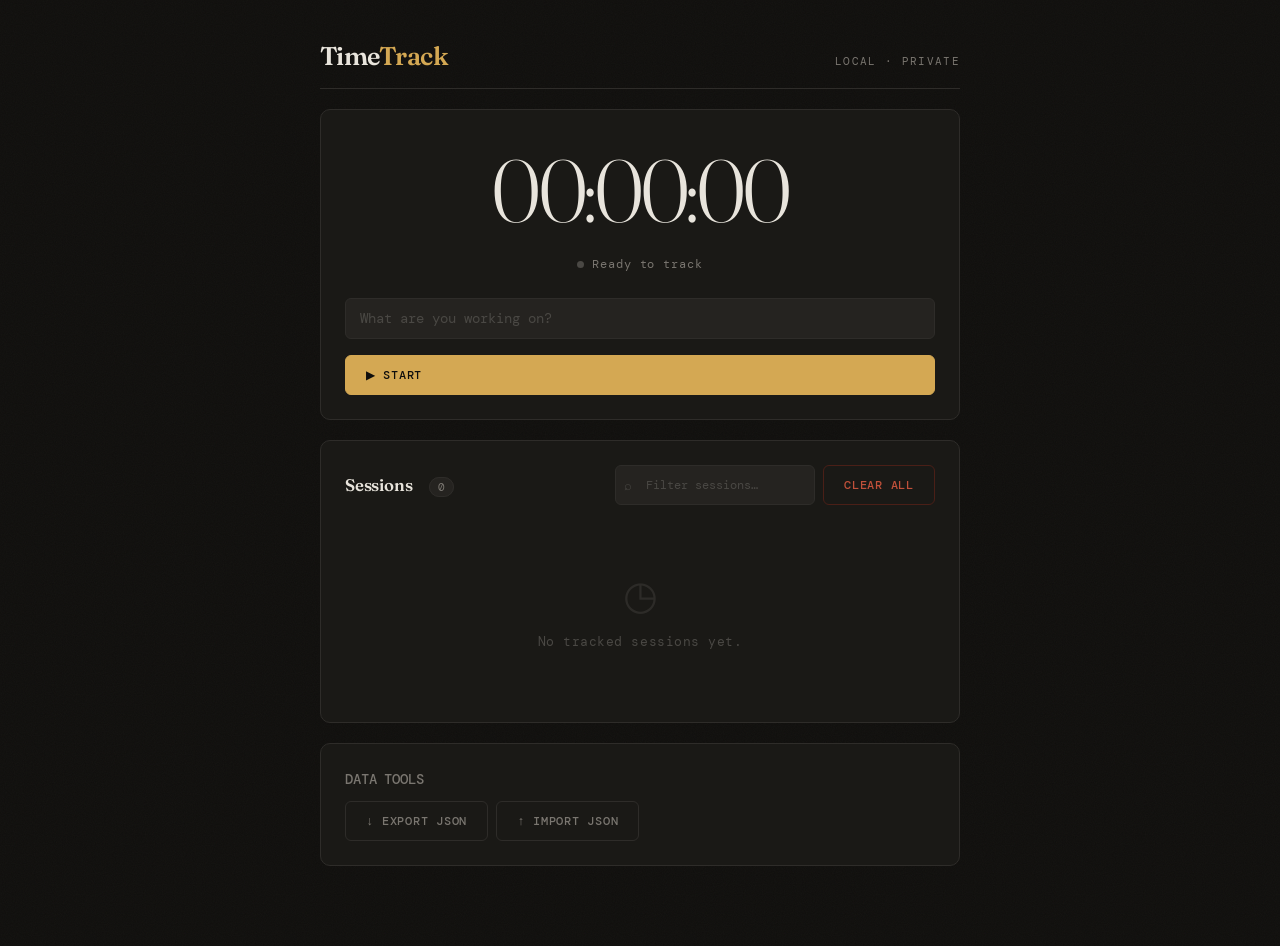
==== index.html @ 82ffff89 "Add files via upload" ====
<!DOCTYPE html>
<html lang="en">
<head>
  <meta charset="UTF-8" />
  <meta name="viewport" content="width=device-width, initial-scale=1.0" />
  <title>TimeTrack</title>
  <link rel="preconnect" href="https://fonts.googleapis.com" />
  <link href="https://fonts.googleapis.com/css2?family=DM+Mono:wght@400;500&family=Fraunces:opsz,wght@9..144,300;9..144,600&display=swap" rel="stylesheet" />

  <style>
    /* =====================================================
       CSS VARIABLES & RESET
    ===================================================== */
    :root {
      --bg:          #0f0e0c;
      --surface:     #1a1916;
      --surface2:    #252320;
      --border:      #2e2c29;
      --border2:     #3d3b37;
      --text:        #e8e4dc;
      --text-muted:  #7a7670;
      --text-dim:    #4a4844;
      --accent:      #d4a853;
      --accent-dim:  #6e5523;
      --danger:      #c0503a;
      --danger-dim:  #4a1f17;
      --green:       #5a9e6f;
      --green-dim:   #1e3d28;
      --radius:      10px;
      --radius-sm:   6px;
      --transition:  0.18s ease;
      --mono:        'DM Mono', monospace;
      --serif:       'Fraunces', serif;
    }

    *, *::before, *::after { box-sizing: border-box; margin: 0; padding: 0; }

    html { font-size: 16px; }

    body {
      background: var(--bg);
      color: var(--text);
      font-family: var(--mono);
      min-height: 100vh;
      display: flex;
      flex-direction: column;
      align-items: center;
      padding: 40px 16px 80px;
      /* Subtle grain texture */
      background-image: url("data:image/svg+xml,%3Csvg xmlns='http://www.w3.org/2000/svg' width='200' height='200'%3E%3Cfilter id='n'%3E%3CfeTurbulence type='fractalNoise' baseFrequency='0.9' numOctaves='4' stitchTiles='stitch'/%3E%3C/filter%3E%3Crect width='200' height='200' filter='url(%23n)' opacity='0.03'/%3E%3C/svg%3E");
    }

    /* =====================================================
       LAYOUT
    ===================================================== */
    .container {
      width: 100%;
      max-width: 640px;
      display: flex;
      flex-direction: column;
      gap: 20px;
    }

    /* =====================================================
       HEADER
    ===================================================== */
    .header {
      display: flex;
      align-items: baseline;
      justify-content: space-between;
      padding-bottom: 16px;
      border-bottom: 1px solid var(--border);
    }

    .logo {
      font-family: var(--serif);
      font-size: 1.6rem;
      font-weight: 600;
      letter-spacing: -0.02em;
      color: var(--text);
    }

    .logo span {
      color: var(--accent);
    }

    .header-sub {
      font-size: 0.7rem;
      color: var(--text-muted);
      letter-spacing: 0.12em;
      text-transform: uppercase;
    }

    /* =====================================================
       CARDS / SURFACES
    ===================================================== */
    .card {
      background: var(--surface);
      border: 1px solid var(--border);
      border-radius: var(--radius);
      padding: 24px;
    }

    /* =====================================================
       TIMER DISPLAY
    ===================================================== */
    .timer-display {
      font-family: var(--serif);
      font-size: clamp(3rem, 12vw, 5.5rem);
      font-weight: 300;
      letter-spacing: -0.04em;
      color: var(--text);
      line-height: 1;
      text-align: center;
      padding: 12px 0 20px;
      transition: color var(--transition);
      /* Subtle glow when running */
    }

    .timer-display.running {
      color: var(--accent);
      text-shadow: 0 0 60px rgba(212, 168, 83, 0.2);
    }

    /* Pulsing dot */
    .status-row {
      display: flex;
      align-items: center;
      justify-content: center;
      gap: 8px;
      margin-bottom: 24px;
      min-height: 20px;
    }

    .pulse-dot {
      width: 7px;
      height: 7px;
      border-radius: 50%;
      background: var(--text-dim);
      flex-shrink: 0;
      transition: background var(--transition);
    }

    .pulse-dot.active {
      background: var(--green);
      animation: pulse 1.6s ease-in-out infinite;
    }

    @keyframes pulse {
      0%, 100% { opacity: 1; transform: scale(1); }
      50%       { opacity: 0.5; transform: scale(0.8); }
    }

    .status-label {
      font-size: 0.72rem;
      color: var(--text-muted);
      letter-spacing: 0.08em;
    }

    .status-label.active {
      color: var(--green);
    }

    .status-label .task-name-inline {
      color: var(--text);
      font-weight: 500;
    }

    /* =====================================================
       TASK INPUT
    ===================================================== */
    .input-row {
      display: flex;
      gap: 10px;
      margin-bottom: 16px;
    }

    input[type="text"] {
      flex: 1;
      background: var(--surface2);
      border: 1px solid var(--border);
      border-radius: var(--radius-sm);
      color: var(--text);
      font-family: var(--mono);
      font-size: 0.85rem;
      padding: 11px 14px;
      outline: none;
      transition: border-color var(--transition), background var(--transition);
    }

    input[type="text"]::placeholder {
      color: var(--text-dim);
    }

    input[type="text"]:focus {
      border-color: var(--accent-dim);
      background: var(--bg);
    }

    input[type="text"]:disabled {
      opacity: 0.45;
      cursor: not-allowed;
    }

    /* =====================================================
       BUTTONS
    ===================================================== */
    .btn {
      font-family: var(--mono);
      font-size: 0.78rem;
      font-weight: 500;
      letter-spacing: 0.06em;
      text-transform: uppercase;
      border: 1px solid transparent;
      border-radius: var(--radius-sm);
      cursor: pointer;
      padding: 11px 20px;
      transition: all var(--transition);
      white-space: nowrap;
      outline: none;
      display: inline-flex;
      align-items: center;
      gap: 7px;
    }

    .btn:focus-visible { outline: 2px solid var(--accent); outline-offset: 2px; }

    /* Primary: Start */
    .btn-start {
      background: var(--accent);
      color: var(--bg);
      border-color: var(--accent);
    }
    .btn-start:hover:not(:disabled) {
      background: #e0b96a;
      border-color: #e0b96a;
    }

    /* Stop */
    .btn-stop {
      background: var(--danger-dim);
      color: #e87a65;
      border-color: var(--danger);
    }
    .btn-stop:hover:not(:disabled) {
      background: var(--danger);
      color: var(--text);
    }

    /* Ghost */
    .btn-ghost {
      background: transparent;
      color: var(--text-muted);
      border-color: var(--border);
    }
    .btn-ghost:hover:not(:disabled) {
      background: var(--surface2);
      color: var(--text);
      border-color: var(--border2);
    }

    /* Danger ghost */
    .btn-danger {
      background: transparent;
      color: var(--danger);
      border-color: var(--danger-dim);
    }
    .btn-danger:hover:not(:disabled) {
      background: var(--danger-dim);
      border-color: var(--danger);
    }

    /* Icon button (small square) */
    .btn-icon {
      padding: 7px 9px;
      font-size: 0.8rem;
    }

    .btn:disabled {
      opacity: 0.35;
      cursor: not-allowed;
    }

    /* Main control row */
    .controls-row {
      display: flex;
      gap: 10px;
    }

    #btn-toggle {
      flex: 1;
    }

    /* =====================================================
       HISTORY SECTION
    ===================================================== */
    .section-header {
      display: flex;
      align-items: center;
      justify-content: space-between;
      gap: 12px;
      flex-wrap: wrap;
    }

    .section-title {
      font-family: var(--serif);
      font-size: 1.05rem;
      font-weight: 600;
      letter-spacing: -0.01em;
    }

    .badge {
      font-size: 0.68rem;
      background: var(--surface2);
      border: 1px solid var(--border);
      color: var(--text-muted);
      padding: 2px 8px;
      border-radius: 20px;
      margin-left: 6px;
    }

    .section-actions {
      display: flex;
      gap: 8px;
      align-items: center;
      flex-wrap: wrap;
    }

    /* Search */
    .search-wrap {
      position: relative;
    }

    .search-wrap input {
      padding-left: 30px;
      width: 200px;
      font-size: 0.78rem;
    }

    .search-icon {
      position: absolute;
      left: 9px;
      top: 50%;
      transform: translateY(-50%);
      color: var(--text-dim);
      font-size: 0.8rem;
      pointer-events: none;
    }

    /* =====================================================
       HISTORY LIST
    ===================================================== */
    .history-list {
      display: flex;
      flex-direction: column;
      gap: 8px;
      margin-top: 16px;
    }

    .history-item {
      background: var(--surface2);
      border: 1px solid var(--border);
      border-radius: var(--radius-sm);
      padding: 14px 16px;
      display: grid;
      grid-template-columns: 1fr auto;
      gap: 8px 16px;
      align-items: start;
      animation: slideIn 0.2s ease;
      transition: border-color var(--transition);
    }

    .history-item:hover { border-color: var(--border2); }

    @keyframes slideIn {
      from { opacity: 0; transform: translateY(-6px); }
      to   { opacity: 1; transform: translateY(0); }
    }

    .history-item.editing {
      border-color: var(--accent-dim);
    }

    .item-main { min-width: 0; }

    /* Task name — click-to-edit */
    .item-task {
      font-size: 0.9rem;
      font-weight: 500;
      color: var(--text);
      white-space: nowrap;
      overflow: hidden;
      text-overflow: ellipsis;
      margin-bottom: 5px;
      cursor: pointer;
      display: inline-block;
      max-width: 100%;
    }

    .item-task:hover { color: var(--accent); }

    .item-task-edit {
      background: var(--bg);
      border: 1px solid var(--accent-dim);
      border-radius: 4px;
      color: var(--text);
      font-family: var(--mono);
      font-size: 0.9rem;
      font-weight: 500;
      padding: 3px 8px;
      width: 100%;
      outline: none;
      margin-bottom: 5px;
      display: none;
    }

    .item-task-edit.visible { display: block; }
    .item-task.hidden { display: none; }

    .item-meta {
      display: flex;
      flex-wrap: wrap;
      gap: 4px 12px;
      font-size: 0.7rem;
      color: var(--text-muted);
    }

    .item-meta span { white-space: nowrap; }

    .item-duration {
      font-family: var(--serif);
      font-size: 1.15rem;
      font-weight: 600;
      color: var(--text);
      letter-spacing: -0.02em;
      text-align: right;
    }

    .item-actions {
      display: flex;
      gap: 5px;
      align-items: flex-start;
      justify-content: flex-end;
    }

    /* =====================================================
       EMPTY STATE
    ===================================================== */
    .empty-state {
      text-align: center;
      padding: 48px 24px;
      color: var(--text-dim);
    }

    .empty-icon {
      font-size: 2.5rem;
      margin-bottom: 12px;
      opacity: 0.4;
    }

    .empty-state p {
      font-size: 0.82rem;
      letter-spacing: 0.04em;
    }

    /* =====================================================
       TOAST NOTIFICATION
    ===================================================== */
    .toast {
      position: fixed;
      bottom: 32px;
      left: 50%;
      transform: translateX(-50%) translateY(80px);
      background: var(--surface);
      border: 1px solid var(--border2);
      color: var(--text);
      font-family: var(--mono);
      font-size: 0.78rem;
      padding: 10px 20px;
      border-radius: 30px;
      opacity: 0;
      transition: transform 0.28s ease, opacity 0.28s ease;
      pointer-events: none;
      z-index: 999;
      white-space: nowrap;
    }

    .toast.show {
      transform: translateX(-50%) translateY(0);
      opacity: 1;
    }

    /* =====================================================
       EXPORT / IMPORT
    ===================================================== */
    .tools-row {
      display: flex;
      gap: 8px;
      flex-wrap: wrap;
    }

    /* =====================================================
       RESPONSIVE
    ===================================================== */
    @media (max-width: 480px) {
      .section-header { flex-direction: column; align-items: flex-start; }
      .search-wrap input { width: 100%; }
      .item-duration { font-size: 1rem; }
      .tools-row .btn { font-size: 0.7rem; padding: 9px 14px; }
      .section-actions { width: 100%; }
      .search-wrap { width: 100%; }
    }
  </style>
</head>
<body>

<!-- ======================================================
     HTML STRUCTURE
====================================================== -->
<div class="container">

  <!-- Header -->
  <header class="header">
    <div class="logo">Time<span>Track</span></div>
    <div class="header-sub">Local · Private</div>
  </header>

  <!-- Timer Card -->
  <section class="card" id="tracker-card">

    <!-- Big timer display -->
    <div class="timer-display" id="timer-display">00:00:00</div>

    <!-- Status row -->
    <div class="status-row">
      <div class="pulse-dot" id="pulse-dot"></div>
      <span class="status-label" id="status-label">Ready to track</span>
    </div>

    <!-- Task input -->
    <div class="input-row">
      <input
        type="text"
        id="task-input"
        placeholder="What are you working on?"
        maxlength="80"
        autocomplete="off"
      />
    </div>

    <!-- Start / Stop + Export tools -->
    <div class="controls-row">
      <button class="btn btn-start" id="btn-toggle">▶ Start</button>
    </div>

  </section>

  <!-- History Section -->
  <section class="card" id="history-card">

    <div class="section-header">
      <div>
        <span class="section-title">Sessions</span>
        <span class="badge" id="count-badge">0</span>
      </div>
      <div class="section-actions">
        <!-- Search -->
        <div class="search-wrap">
          <span class="search-icon">⌕</span>
          <input
            type="text"
            id="search-input"
            placeholder="Filter sessions…"
            autocomplete="off"
          />
        </div>
        <!-- Clear all -->
        <button class="btn btn-danger btn-ghost" id="btn-clear-all">Clear all</button>
      </div>
    </div>

    <!-- List of entries -->
    <div class="history-list" id="history-list"></div>

  </section>

  <!-- Export / Import Tools -->
  <section class="card">
    <div style="margin-bottom:12px;">
      <span class="section-title" style="font-size:0.85rem; font-family:var(--mono); font-weight:500; color:var(--text-muted);">DATA TOOLS</span>
    </div>
    <div class="tools-row">
      <button class="btn btn-ghost" id="btn-export">↓ Export JSON</button>
      <button class="btn btn-ghost" id="btn-import">↑ Import JSON</button>
    </div>
    <!-- Hidden file input for import -->
    <input type="file" id="import-file-input" accept=".json" style="display:none;" />
  </section>

</div>

<!-- Toast -->
<div class="toast" id="toast"></div>


<!-- ======================================================
     JAVASCRIPT
====================================================== -->
<script>
/* ============================================================
   CONSTANTS & STATE
============================================================ */
const STORAGE_KEY = 'timetrack_data';

// In-memory state mirroring localStorage
let state = {
  currentSession: null, // { task, start }
  history: []           // [{ id, task, start, end, duration }]
};

// Timer interval reference
let timerInterval = null;

/* ============================================================
   STORAGE HELPERS
============================================================ */

/** Load state from localStorage; gracefully handle corruption */
function loadState() {
  try {
    const raw = localStorage.getItem(STORAGE_KEY);
    if (!raw) return; // nothing saved yet — keep defaults
    const parsed = JSON.parse(raw);
    // Validate shape before using
    state.history = Array.isArray(parsed.history) ? parsed.history : [];
    state.currentSession = (parsed.currentSession && typeof parsed.currentSession.start === 'number')
      ? parsed.currentSession
      : null;
  } catch (e) {
    console.warn('TimeTrack: corrupted localStorage, resetting.', e);
    state = { currentSession: null, history: [] };
  }
}

/** Persist full state to localStorage */
function saveState() {
  try {
    localStorage.setItem(STORAGE_KEY, JSON.stringify(state));
  } catch (e) {
    console.error('TimeTrack: could not write to localStorage.', e);
    showToast('⚠ Could not save — storage may be full.');
  }
}

/* ============================================================
   TIME FORMATTING
============================================================ */

/** Format milliseconds → "HH:MM:SS" */
function formatDuration(ms) {
  if (ms < 0) ms = 0;
  const totalSec = Math.floor(ms / 1000);
  const h = Math.floor(totalSec / 3600);
  const m = Math.floor((totalSec % 3600) / 60);
  const s = totalSec % 60;
  return [h, m, s].map(n => String(n).padStart(2, '0')).join(':');
}

/** Format a timestamp → readable local date+time string */
function formatDateTime(ts) {
  const d = new Date(ts);
  return d.toLocaleString(undefined, {
    month: 'short', day: 'numeric',
    hour: '2-digit', minute: '2-digit'
  });
}

/** Generate a simple unique ID */
function genId() {
  return Date.now().toString(36) + Math.random().toString(36).slice(2, 7);
}

/* ============================================================
   DOM REFERENCES
============================================================ */
const timerDisplay  = document.getElementById('timer-display');
const pulseDot      = document.getElementById('pulse-dot');
const statusLabel   = document.getElementById('status-label');
const taskInput     = document.getElementById('task-input');
const btnToggle     = document.getElementById('btn-toggle');
const historyList   = document.getElementById('history-list');
const countBadge    = document.getElementById('count-badge');
const btnClearAll   = document.getElementById('btn-clear-all');
const searchInput   = document.getElementById('search-input');
const btnExport     = document.getElementById('btn-export');
const btnImport     = document.getElementById('btn-import');
const importFileInput = document.getElementById('import-file-input');
const toastEl       = document.getElementById('toast');

/* ============================================================
   TOAST
============================================================ */
let toastTimeout = null;

function showToast(msg, duration = 2600) {
  toastEl.textContent = msg;
  toastEl.classList.add('show');
  clearTimeout(toastTimeout);
  toastTimeout = setTimeout(() => toastEl.classList.remove('show'), duration);
}

/* ============================================================
   TIMER LOGIC
============================================================ */

/** Tick: updates the timer display using live timestamps (not counters) */
function tick() {
  if (!state.currentSession) return;
  const elapsed = Date.now() - state.currentSession.start;
  timerDisplay.textContent = formatDuration(elapsed);
}

/** Start the running ticker */
function startTicker() {
  tick(); // immediate first render
  timerInterval = setInterval(tick, 500); // 500ms for efficiency, still feels live
}

/** Stop the running ticker */
function stopTicker() {
  clearInterval(timerInterval);
  timerInterval = null;
}

/* ============================================================
   START SESSION
============================================================ */
function startSession() {
  if (state.currentSession) return; // guard: prevent double-start

  const taskName = taskInput.value.trim() || 'Untitled Task';

  state.currentSession = {
    task: taskName,
    start: Date.now()
  };

  saveState();
  startTicker();
  updateUI();
}

/* ============================================================
   STOP SESSION
============================================================ */
function stopSession() {
  if (!state.currentSession) return; // guard

  const endTime  = Date.now();
  const duration = endTime - state.currentSession.start;

  // Build history entry
  const entry = {
    id:       genId(),
    task:     state.currentSession.task,
    start:    state.currentSession.start,
    end:      endTime,
    duration: duration
  };

  // Move to history (newest first)
  state.history.unshift(entry);
  state.currentSession = null;

  saveState();
  stopTicker();
  updateUI();
  renderHistory();
  showToast(`✓ Saved "${entry.task}" — ${formatDuration(duration)}`);
}

/* ============================================================
   DELETE ENTRY
============================================================ */
function deleteEntry(id) {
  state.history = state.history.filter(e => e.id !== id);
  saveState();
  renderHistory();
  showToast('Entry deleted.');
}

/* ============================================================
   EDIT TASK NAME INLINE
============================================================ */
function startEditEntry(id) {
  const item = document.querySelector(`.history-item[data-id="${id}"]`);
  if (!item) return;
  const span  = item.querySelector('.item-task');
  const input = item.querySelector('.item-task-edit');
  span.classList.add('hidden');
  input.classList.add('visible');
  input.value = span.dataset.name;
  input.focus();
  item.classList.add('editing');
}

function commitEditEntry(id, newName) {
  const trimmed = newName.trim() || 'Untitled Task';
  const entry = state.history.find(e => e.id === id);
  if (entry) {
    entry.task = trimmed;
    saveState();
  }
  renderHistory();
}

/* ============================================================
   CLEAR ALL HISTORY
============================================================ */
function clearAllHistory() {
  if (!state.history.length) { showToast('Nothing to clear.'); return; }
  const ok = window.confirm(`Delete all ${state.history.length} sessions? This cannot be undone.`);
  if (!ok) return;
  state.history = [];
  saveState();
  renderHistory();
  showToast('All sessions cleared.');
}

/* ============================================================
   EXPORT / IMPORT
============================================================ */
function exportData() {
  const blob = new Blob([JSON.stringify(state, null, 2)], { type: 'application/json' });
  const url  = URL.createObjectURL(blob);
  const a    = document.createElement('a');
  a.href     = url;
  a.download = `timetrack-export-${new Date().toISOString().slice(0,10)}.json`;
  a.click();
  URL.revokeObjectURL(url);
  showToast('Export downloaded.');
}

function importData(file) {
  const reader = new FileReader();
  reader.onload = (e) => {
    try {
      const parsed = JSON.parse(e.target.result);
      // Merge histories (avoid duplicate IDs)
      const existingIds = new Set(state.history.map(e => e.id));
      const newEntries = (Array.isArray(parsed.history) ? parsed.history : [])
        .filter(e => !existingIds.has(e.id));
      state.history = [...newEntries, ...state.history];
      // Sort by start desc
      state.history.sort((a, b) => b.start - a.start);
      saveState();
      renderHistory();
      showToast(`✓ Imported ${newEntries.length} session(s).`);
    } catch {
      showToast('⚠ Invalid JSON file.');
    }
  };
  reader.readAsText(file);
}

/* ============================================================
   RENDER HISTORY
============================================================ */

/** Build the history list DOM from state, filtered by search */
function renderHistory() {
  const query   = searchInput.value.trim().toLowerCase();
  const entries = state.history.filter(e =>
    !query || e.task.toLowerCase().includes(query)
  );

  countBadge.textContent = state.history.length;

  if (!entries.length) {
    historyList.innerHTML = `
      <div class="empty-state">
        <div class="empty-icon">◷</div>
        <p>${query ? 'No sessions match your search.' : 'No tracked sessions yet.'}</p>
      </div>`;
    return;
  }

  historyList.innerHTML = '';

  entries.forEach(entry => {
    const item = document.createElement('div');
    item.className = 'history-item';
    item.dataset.id = entry.id;

    item.innerHTML = `
      <div class="item-main">
        <span class="item-task" data-name="${escapeAttr(entry.task)}">${escapeHTML(entry.task)}</span>
        <input type="text" class="item-task-edit" maxlength="80" value="${escapeAttr(entry.task)}" />
        <div class="item-meta">
          <span>▸ ${formatDateTime(entry.start)}</span>
          <span>◼ ${formatDateTime(entry.end)}</span>
        </div>
      </div>
      <div>
        <div class="item-duration">${formatDuration(entry.duration)}</div>
        <div class="item-actions">
          <button class="btn btn-ghost btn-icon" title="Edit task name" data-action="edit">✎</button>
          <button class="btn btn-danger btn-icon" title="Delete" data-action="delete">✕</button>
        </div>
      </div>
    `;

    // Edit: click on task name label
    const taskSpan = item.querySelector('.item-task');
    taskSpan.addEventListener('click', () => startEditEntry(entry.id));

    // Edit input: confirm on Enter or blur
    const editInput = item.querySelector('.item-task-edit');
    editInput.addEventListener('keydown', (e) => {
      if (e.key === 'Enter')  { editInput.blur(); }
      if (e.key === 'Escape') { renderHistory(); } // cancel
    });
    editInput.addEventListener('blur', () => commitEditEntry(entry.id, editInput.value));

    // Buttons
    item.querySelector('[data-action="edit"]').addEventListener('click', () => startEditEntry(entry.id));
    item.querySelector('[data-action="delete"]').addEventListener('click', () => deleteEntry(entry.id));

    historyList.appendChild(item);
  });
}

/* ============================================================
   UPDATE UI STATE (buttons, labels, etc.)
============================================================ */
function updateUI() {
  const running = !!state.currentSession;

  // Timer display style
  timerDisplay.classList.toggle('running', running);

  // Pulse dot & status
  pulseDot.classList.toggle('active', running);
  statusLabel.classList.toggle('active', running);

  if (running) {
    statusLabel.innerHTML = `Tracking: <span class="task-name-inline">${escapeHTML(state.currentSession.task)}</span>`;
  } else {
    timerDisplay.textContent = '00:00:00';
    statusLabel.textContent  = 'Ready to track';
    statusLabel.classList.remove('active');
  }

  // Toggle button appearance
  if (running) {
    btnToggle.textContent = '◼ Stop';
    btnToggle.className   = 'btn btn-stop';
  } else {
    btnToggle.textContent = '▶ Start';
    btnToggle.className   = 'btn btn-start';
  }

  // Disable task input while running
  taskInput.disabled = running;
  if (!running) taskInput.value = '';
}

/* ============================================================
   HTML ESCAPE HELPERS
============================================================ */
function escapeHTML(str) {
  return String(str)
    .replace(/&/g, '&amp;')
    .replace(/</g, '&lt;')
    .replace(/>/g, '&gt;')
    .replace(/"/g, '&quot;');
}

function escapeAttr(str) {
  return String(str).replace(/"/g, '&quot;').replace(/'/g, '&#39;');
}

/* ============================================================
   EVENT LISTENERS
============================================================ */

// Start / Stop toggle
btnToggle.addEventListener('click', () => {
  if (state.currentSession) {
    stopSession();
  } else {
    startSession();
  }
});

// Allow Enter key in task input to start timer
taskInput.addEventListener('keydown', (e) => {
  if (e.key === 'Enter' && !state.currentSession) startSession();
});

// Search filter
searchInput.addEventListener('input', renderHistory);

// Clear all
btnClearAll.addEventListener('click', clearAllHistory);

// Export
btnExport.addEventListener('click', exportData);

// Import button → trigger hidden file input
btnImport.addEventListener('click', () => importFileInput.click());
importFileInput.addEventListener('change', (e) => {
  const file = e.target.files[0];
  if (file) importData(file);
  importFileInput.value = ''; // reset so same file can be re-imported
});

/* ============================================================
   INIT — restore state on page load
============================================================ */
function init() {
  loadState();
  updateUI();
  renderHistory();

  // If a session was running when page was closed, resume it
  if (state.currentSession) {
    startTicker();
    showToast(`▶ Resumed: "${state.currentSession.task}"`);
  }
}

init();
</script>
</body>
</html>
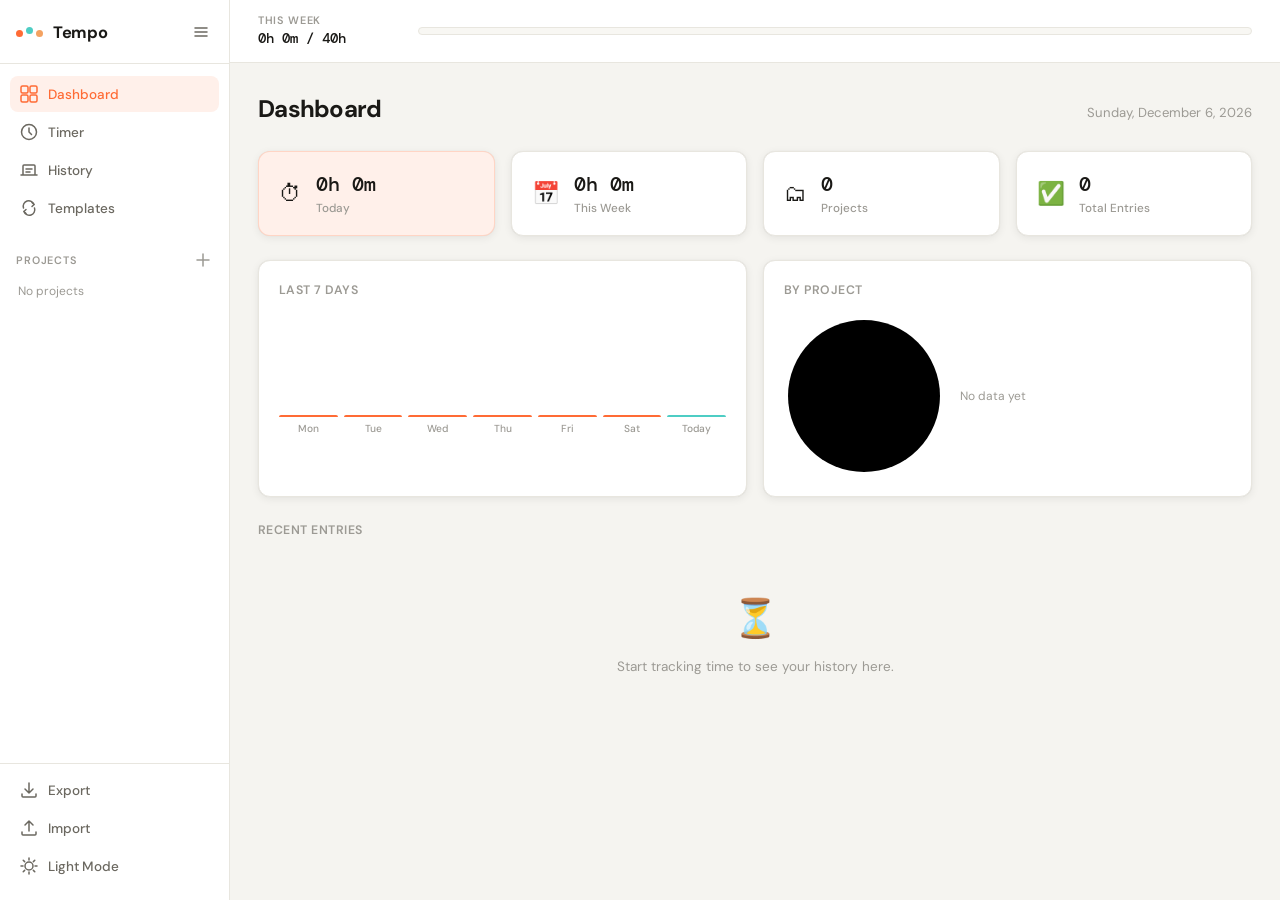
==== commit bd95b881: "Add files via upload" ====
--- a/index.html
+++ b/index.html
@@ -3,1034 +3,253 @@
 <head>
   <meta charset="UTF-8" />
   <meta name="viewport" content="width=device-width, initial-scale=1.0" />
-  <title>TimeTrack</title>
+  <title>Tempo — Time Tracker</title>
+  <link rel="stylesheet" href="style.css" />
   <link rel="preconnect" href="https://fonts.googleapis.com" />
-  <link href="https://fonts.googleapis.com/css2?family=DM+Mono:wght@400;500&family=Fraunces:opsz,wght@9..144,300;9..144,600&display=swap" rel="stylesheet" />
-
-  <style>
-    /* =====================================================
-       CSS VARIABLES & RESET
-    ===================================================== */
-    :root {
-      --bg:          #0f0e0c;
-      --surface:     #1a1916;
-      --surface2:    #252320;
-      --border:      #2e2c29;
-      --border2:     #3d3b37;
-      --text:        #e8e4dc;
-      --text-muted:  #7a7670;
-      --text-dim:    #4a4844;
-      --accent:      #d4a853;
-      --accent-dim:  #6e5523;
-      --danger:      #c0503a;
-      --danger-dim:  #4a1f17;
-      --green:       #5a9e6f;
-      --green-dim:   #1e3d28;
-      --radius:      10px;
-      --radius-sm:   6px;
-      --transition:  0.18s ease;
-      --mono:        'DM Mono', monospace;
-      --serif:       'Fraunces', serif;
-    }
-
-    *, *::before, *::after { box-sizing: border-box; margin: 0; padding: 0; }
-
-    html { font-size: 16px; }
-
-    body {
-      background: var(--bg);
-      color: var(--text);
-      font-family: var(--mono);
-      min-height: 100vh;
-      display: flex;
-      flex-direction: column;
-      align-items: center;
-      padding: 40px 16px 80px;
-      /* Subtle grain texture */
-      background-image: url("data:image/svg+xml,%3Csvg xmlns='http://www.w3.org/2000/svg' width='200' height='200'%3E%3Cfilter id='n'%3E%3CfeTurbulence type='fractalNoise' baseFrequency='0.9' numOctaves='4' stitchTiles='stitch'/%3E%3C/filter%3E%3Crect width='200' height='200' filter='url(%23n)' opacity='0.03'/%3E%3C/svg%3E");
-    }
-
-    /* =====================================================
-       LAYOUT
-    ===================================================== */
-    .container {
-      width: 100%;
-      max-width: 640px;
-      display: flex;
-      flex-direction: column;
-      gap: 20px;
-    }
-
-    /* =====================================================
-       HEADER
-    ===================================================== */
-    .header {
-      display: flex;
-      align-items: baseline;
-      justify-content: space-between;
-      padding-bottom: 16px;
-      border-bottom: 1px solid var(--border);
-    }
-
-    .logo {
-      font-family: var(--serif);
-      font-size: 1.6rem;
-      font-weight: 600;
-      letter-spacing: -0.02em;
-      color: var(--text);
-    }
-
-    .logo span {
-      color: var(--accent);
-    }
-
-    .header-sub {
-      font-size: 0.7rem;
-      color: var(--text-muted);
-      letter-spacing: 0.12em;
-      text-transform: uppercase;
-    }
-
-    /* =====================================================
-       CARDS / SURFACES
-    ===================================================== */
-    .card {
-      background: var(--surface);
-      border: 1px solid var(--border);
-      border-radius: var(--radius);
-      padding: 24px;
-    }
-
-    /* =====================================================
-       TIMER DISPLAY
-    ===================================================== */
-    .timer-display {
-      font-family: var(--serif);
-      font-size: clamp(3rem, 12vw, 5.5rem);
-      font-weight: 300;
-      letter-spacing: -0.04em;
-      color: var(--text);
-      line-height: 1;
-      text-align: center;
-      padding: 12px 0 20px;
-      transition: color var(--transition);
-      /* Subtle glow when running */
-    }
-
-    .timer-display.running {
-      color: var(--accent);
-      text-shadow: 0 0 60px rgba(212, 168, 83, 0.2);
-    }
-
-    /* Pulsing dot */
-    .status-row {
-      display: flex;
-      align-items: center;
-      justify-content: center;
-      gap: 8px;
-      margin-bottom: 24px;
-      min-height: 20px;
-    }
-
-    .pulse-dot {
-      width: 7px;
-      height: 7px;
-      border-radius: 50%;
-      background: var(--text-dim);
-      flex-shrink: 0;
-      transition: background var(--transition);
-    }
-
-    .pulse-dot.active {
-      background: var(--green);
-      animation: pulse 1.6s ease-in-out infinite;
-    }
-
-    @keyframes pulse {
-      0%, 100% { opacity: 1; transform: scale(1); }
-      50%       { opacity: 0.5; transform: scale(0.8); }
-    }
-
-    .status-label {
-      font-size: 0.72rem;
-      color: var(--text-muted);
-      letter-spacing: 0.08em;
-    }
-
-    .status-label.active {
-      color: var(--green);
-    }
-
-    .status-label .task-name-inline {
-      color: var(--text);
-      font-weight: 500;
-    }
-
-    /* =====================================================
-       TASK INPUT
-    ===================================================== */
-    .input-row {
-      display: flex;
-      gap: 10px;
-      margin-bottom: 16px;
-    }
-
-    input[type="text"] {
-      flex: 1;
-      background: var(--surface2);
-      border: 1px solid var(--border);
-      border-radius: var(--radius-sm);
-      color: var(--text);
-      font-family: var(--mono);
-      font-size: 0.85rem;
-      padding: 11px 14px;
-      outline: none;
-      transition: border-color var(--transition), background var(--transition);
-    }
-
-    input[type="text"]::placeholder {
-      color: var(--text-dim);
-    }
-
-    input[type="text"]:focus {
-      border-color: var(--accent-dim);
-      background: var(--bg);
-    }
-
-    input[type="text"]:disabled {
-      opacity: 0.45;
-      cursor: not-allowed;
-    }
-
-    /* =====================================================
-       BUTTONS
-    ===================================================== */
-    .btn {
-      font-family: var(--mono);
-      font-size: 0.78rem;
-      font-weight: 500;
-      letter-spacing: 0.06em;
-      text-transform: uppercase;
-      border: 1px solid transparent;
-      border-radius: var(--radius-sm);
-      cursor: pointer;
-      padding: 11px 20px;
-      transition: all var(--transition);
-      white-space: nowrap;
-      outline: none;
-      display: inline-flex;
-      align-items: center;
-      gap: 7px;
-    }
-
-    .btn:focus-visible { outline: 2px solid var(--accent); outline-offset: 2px; }
-
-    /* Primary: Start */
-    .btn-start {
-      background: var(--accent);
-      color: var(--bg);
-      border-color: var(--accent);
-    }
-    .btn-start:hover:not(:disabled) {
-      background: #e0b96a;
-      border-color: #e0b96a;
-    }
-
-    /* Stop */
-    .btn-stop {
-      background: var(--danger-dim);
-      color: #e87a65;
-      border-color: var(--danger);
-    }
-    .btn-stop:hover:not(:disabled) {
-      background: var(--danger);
-      color: var(--text);
-    }
-
-    /* Ghost */
-    .btn-ghost {
-      background: transparent;
-      color: var(--text-muted);
-      border-color: var(--border);
-    }
-    .btn-ghost:hover:not(:disabled) {
-      background: var(--surface2);
-      color: var(--text);
-      border-color: var(--border2);
-    }
-
-    /* Danger ghost */
-    .btn-danger {
-      background: transparent;
-      color: var(--danger);
-      border-color: var(--danger-dim);
-    }
-    .btn-danger:hover:not(:disabled) {
-      background: var(--danger-dim);
-      border-color: var(--danger);
-    }
-
-    /* Icon button (small square) */
-    .btn-icon {
-      padding: 7px 9px;
-      font-size: 0.8rem;
-    }
-
-    .btn:disabled {
-      opacity: 0.35;
-      cursor: not-allowed;
-    }
-
-    /* Main control row */
-    .controls-row {
-      display: flex;
-      gap: 10px;
-    }
-
-    #btn-toggle {
-      flex: 1;
-    }
-
-    /* =====================================================
-       HISTORY SECTION
-    ===================================================== */
-    .section-header {
-      display: flex;
-      align-items: center;
-      justify-content: space-between;
-      gap: 12px;
-      flex-wrap: wrap;
-    }
-
-    .section-title {
-      font-family: var(--serif);
-      font-size: 1.05rem;
-      font-weight: 600;
-      letter-spacing: -0.01em;
-    }
-
-    .badge {
-      font-size: 0.68rem;
-      background: var(--surface2);
-      border: 1px solid var(--border);
-      color: var(--text-muted);
-      padding: 2px 8px;
-      border-radius: 20px;
-      margin-left: 6px;
-    }
-
-    .section-actions {
-      display: flex;
-      gap: 8px;
-      align-items: center;
-      flex-wrap: wrap;
-    }
-
-    /* Search */
-    .search-wrap {
-      position: relative;
-    }
-
-    .search-wrap input {
-      padding-left: 30px;
-      width: 200px;
-      font-size: 0.78rem;
-    }
-
-    .search-icon {
-      position: absolute;
-      left: 9px;
-      top: 50%;
-      transform: translateY(-50%);
-      color: var(--text-dim);
-      font-size: 0.8rem;
-      pointer-events: none;
-    }
-
-    /* =====================================================
-       HISTORY LIST
-    ===================================================== */
-    .history-list {
-      display: flex;
-      flex-direction: column;
-      gap: 8px;
-      margin-top: 16px;
-    }
-
-    .history-item {
-      background: var(--surface2);
-      border: 1px solid var(--border);
-      border-radius: var(--radius-sm);
-      padding: 14px 16px;
-      display: grid;
-      grid-template-columns: 1fr auto;
-      gap: 8px 16px;
-      align-items: start;
-      animation: slideIn 0.2s ease;
-      transition: border-color var(--transition);
-    }
-
-    .history-item:hover { border-color: var(--border2); }
-
-    @keyframes slideIn {
-      from { opacity: 0; transform: translateY(-6px); }
-      to   { opacity: 1; transform: translateY(0); }
-    }
-
-    .history-item.editing {
-      border-color: var(--accent-dim);
-    }
-
-    .item-main { min-width: 0; }
-
-    /* Task name — click-to-edit */
-    .item-task {
-      font-size: 0.9rem;
-      font-weight: 500;
-      color: var(--text);
-      white-space: nowrap;
-      overflow: hidden;
-      text-overflow: ellipsis;
-      margin-bottom: 5px;
-      cursor: pointer;
-      display: inline-block;
-      max-width: 100%;
-    }
-
-    .item-task:hover { color: var(--accent); }
-
-    .item-task-edit {
-      background: var(--bg);
-      border: 1px solid var(--accent-dim);
-      border-radius: 4px;
-      color: var(--text);
-      font-family: var(--mono);
-      font-size: 0.9rem;
-      font-weight: 500;
-      padding: 3px 8px;
-      width: 100%;
-      outline: none;
-      margin-bottom: 5px;
-      display: none;
-    }
-
-    .item-task-edit.visible { display: block; }
-    .item-task.hidden { display: none; }
-
-    .item-meta {
-      display: flex;
-      flex-wrap: wrap;
-      gap: 4px 12px;
-      font-size: 0.7rem;
-      color: var(--text-muted);
-    }
-
-    .item-meta span { white-space: nowrap; }
-
-    .item-duration {
-      font-family: var(--serif);
-      font-size: 1.15rem;
-      font-weight: 600;
-      color: var(--text);
-      letter-spacing: -0.02em;
-      text-align: right;
-    }
-
-    .item-actions {
-      display: flex;
-      gap: 5px;
-      align-items: flex-start;
-      justify-content: flex-end;
-    }
-
-    /* =====================================================
-       EMPTY STATE
-    ===================================================== */
-    .empty-state {
-      text-align: center;
-      padding: 48px 24px;
-      color: var(--text-dim);
-    }
-
-    .empty-icon {
-      font-size: 2.5rem;
-      margin-bottom: 12px;
-      opacity: 0.4;
-    }
-
-    .empty-state p {
-      font-size: 0.82rem;
-      letter-spacing: 0.04em;
-    }
-
-    /* =====================================================
-       TOAST NOTIFICATION
-    ===================================================== */
-    .toast {
-      position: fixed;
-      bottom: 32px;
-      left: 50%;
-      transform: translateX(-50%) translateY(80px);
-      background: var(--surface);
-      border: 1px solid var(--border2);
-      color: var(--text);
-      font-family: var(--mono);
-      font-size: 0.78rem;
-      padding: 10px 20px;
-      border-radius: 30px;
-      opacity: 0;
-      transition: transform 0.28s ease, opacity 0.28s ease;
-      pointer-events: none;
-      z-index: 999;
-      white-space: nowrap;
-    }
-
-    .toast.show {
-      transform: translateX(-50%) translateY(0);
-      opacity: 1;
-    }
-
-    /* =====================================================
-       EXPORT / IMPORT
-    ===================================================== */
-    .tools-row {
-      display: flex;
-      gap: 8px;
-      flex-wrap: wrap;
-    }
-
-    /* =====================================================
-       RESPONSIVE
-    ===================================================== */
-    @media (max-width: 480px) {
-      .section-header { flex-direction: column; align-items: flex-start; }
-      .search-wrap input { width: 100%; }
-      .item-duration { font-size: 1rem; }
-      .tools-row .btn { font-size: 0.7rem; padding: 9px 14px; }
-      .section-actions { width: 100%; }
-      .search-wrap { width: 100%; }
-    }
-  </style>
+  <link rel="preconnect" href="https://fonts.gstatic.com" crossorigin />
+  <link href="https://fonts.googleapis.com/css2?family=DM+Sans:ital,opsz,wght@0,9..40,300;0,9..40,400;0,9..40,500;0,9..40,600;0,9..40,700;1,9..40,300&family=DM+Mono:wght@400;500&display=swap" rel="stylesheet" />
 </head>
-<body>
-
-<!-- ======================================================
-     HTML STRUCTURE
-====================================================== -->
-<div class="container">
-
-  <!-- Header -->
-  <header class="header">
-    <div class="logo">Time<span>Track</span></div>
-    <div class="header-sub">Local · Private</div>
-  </header>
-
-  <!-- Timer Card -->
-  <section class="card" id="tracker-card">
-
-    <!-- Big timer display -->
-    <div class="timer-display" id="timer-display">00:00:00</div>
-
-    <!-- Status row -->
-    <div class="status-row">
-      <div class="pulse-dot" id="pulse-dot"></div>
-      <span class="status-label" id="status-label">Ready to track</span>
-    </div>
-
-    <!-- Task input -->
-    <div class="input-row">
-      <input
-        type="text"
-        id="task-input"
-        placeholder="What are you working on?"
-        maxlength="80"
-        autocomplete="off"
-      />
-    </div>
-
-    <!-- Start / Stop + Export tools -->
-    <div class="controls-row">
-      <button class="btn btn-start" id="btn-toggle">▶ Start</button>
-    </div>
-
-  </section>
-
-  <!-- History Section -->
-  <section class="card" id="history-card">
-
-    <div class="section-header">
-      <div>
-        <span class="section-title">Sessions</span>
-        <span class="badge" id="count-badge">0</span>
-      </div>
-      <div class="section-actions">
-        <!-- Search -->
-        <div class="search-wrap">
-          <span class="search-icon">⌕</span>
-          <input
-            type="text"
-            id="search-input"
-            placeholder="Filter sessions…"
-            autocomplete="off"
-          />
-        </div>
-        <!-- Clear all -->
-        <button class="btn btn-danger btn-ghost" id="btn-clear-all">Clear all</button>
-      </div>
-    </div>
-
-    <!-- List of entries -->
-    <div class="history-list" id="history-list"></div>
-
-  </section>
-
-  <!-- Export / Import Tools -->
-  <section class="card">
-    <div style="margin-bottom:12px;">
-      <span class="section-title" style="font-size:0.85rem; font-family:var(--mono); font-weight:500; color:var(--text-muted);">DATA TOOLS</span>
-    </div>
-    <div class="tools-row">
-      <button class="btn btn-ghost" id="btn-export">↓ Export JSON</button>
-      <button class="btn btn-ghost" id="btn-import">↑ Import JSON</button>
-    </div>
-    <!-- Hidden file input for import -->
-    <input type="file" id="import-file-input" accept=".json" style="display:none;" />
-  </section>
-
-</div>
-
-<!-- Toast -->
-<div class="toast" id="toast"></div>
-
-
-<!-- ======================================================
-     JAVASCRIPT
-====================================================== -->
-<script>
-/* ============================================================
-   CONSTANTS & STATE
-============================================================ */
-const STORAGE_KEY = 'timetrack_data';
-
-// In-memory state mirroring localStorage
-let state = {
-  currentSession: null, // { task, start }
-  history: []           // [{ id, task, start, end, duration }]
-};
-
-// Timer interval reference
-let timerInterval = null;
-
-/* ============================================================
-   STORAGE HELPERS
-============================================================ */
-
-/** Load state from localStorage; gracefully handle corruption */
-function loadState() {
-  try {
-    const raw = localStorage.getItem(STORAGE_KEY);
-    if (!raw) return; // nothing saved yet — keep defaults
-    const parsed = JSON.parse(raw);
-    // Validate shape before using
-    state.history = Array.isArray(parsed.history) ? parsed.history : [];
-    state.currentSession = (parsed.currentSession && typeof parsed.currentSession.start === 'number')
-      ? parsed.currentSession
-      : null;
-  } catch (e) {
-    console.warn('TimeTrack: corrupted localStorage, resetting.', e);
-    state = { currentSession: null, history: [] };
-  }
-}
-
-/** Persist full state to localStorage */
-function saveState() {
-  try {
-    localStorage.setItem(STORAGE_KEY, JSON.stringify(state));
-  } catch (e) {
-    console.error('TimeTrack: could not write to localStorage.', e);
-    showToast('⚠ Could not save — storage may be full.');
-  }
-}
-
-/* ============================================================
-   TIME FORMATTING
-============================================================ */
-
-/** Format milliseconds → "HH:MM:SS" */
-function formatDuration(ms) {
-  if (ms < 0) ms = 0;
-  const totalSec = Math.floor(ms / 1000);
-  const h = Math.floor(totalSec / 3600);
-  const m = Math.floor((totalSec % 3600) / 60);
-  const s = totalSec % 60;
-  return [h, m, s].map(n => String(n).padStart(2, '0')).join(':');
-}
-
-/** Format a timestamp → readable local date+time string */
-function formatDateTime(ts) {
-  const d = new Date(ts);
-  return d.toLocaleString(undefined, {
-    month: 'short', day: 'numeric',
-    hour: '2-digit', minute: '2-digit'
-  });
-}
-
-/** Generate a simple unique ID */
-function genId() {
-  return Date.now().toString(36) + Math.random().toString(36).slice(2, 7);
-}
-
-/* ============================================================
-   DOM REFERENCES
-============================================================ */
-const timerDisplay  = document.getElementById('timer-display');
-const pulseDot      = document.getElementById('pulse-dot');
-const statusLabel   = document.getElementById('status-label');
-const taskInput     = document.getElementById('task-input');
-const btnToggle     = document.getElementById('btn-toggle');
-const historyList   = document.getElementById('history-list');
-const countBadge    = document.getElementById('count-badge');
-const btnClearAll   = document.getElementById('btn-clear-all');
-const searchInput   = document.getElementById('search-input');
-const btnExport     = document.getElementById('btn-export');
-const btnImport     = document.getElementById('btn-import');
-const importFileInput = document.getElementById('import-file-input');
-const toastEl       = document.getElementById('toast');
-
-/* ============================================================
-   TOAST
-============================================================ */
-let toastTimeout = null;
-
-function showToast(msg, duration = 2600) {
-  toastEl.textContent = msg;
-  toastEl.classList.add('show');
-  clearTimeout(toastTimeout);
-  toastTimeout = setTimeout(() => toastEl.classList.remove('show'), duration);
-}
-
-/* ============================================================
-   TIMER LOGIC
-============================================================ */
-
-/** Tick: updates the timer display using live timestamps (not counters) */
-function tick() {
-  if (!state.currentSession) return;
-  const elapsed = Date.now() - state.currentSession.start;
-  timerDisplay.textContent = formatDuration(elapsed);
-}
-
-/** Start the running ticker */
-function startTicker() {
-  tick(); // immediate first render
-  timerInterval = setInterval(tick, 500); // 500ms for efficiency, still feels live
-}
-
-/** Stop the running ticker */
-function stopTicker() {
-  clearInterval(timerInterval);
-  timerInterval = null;
-}
-
-/* ============================================================
-   START SESSION
-============================================================ */
-function startSession() {
-  if (state.currentSession) return; // guard: prevent double-start
-
-  const taskName = taskInput.value.trim() || 'Untitled Task';
-
-  state.currentSession = {
-    task: taskName,
-    start: Date.now()
-  };
-
-  saveState();
-  startTicker();
-  updateUI();
-}
-
-/* ============================================================
-   STOP SESSION
-============================================================ */
-function stopSession() {
-  if (!state.currentSession) return; // guard
-
-  const endTime  = Date.now();
-  const duration = endTime - state.currentSession.start;
-
-  // Build history entry
-  const entry = {
-    id:       genId(),
-    task:     state.currentSession.task,
-    start:    state.currentSession.start,
-    end:      endTime,
-    duration: duration
-  };
-
-  // Move to history (newest first)
-  state.history.unshift(entry);
-  state.currentSession = null;
-
-  saveState();
-  stopTicker();
-  updateUI();
-  renderHistory();
-  showToast(`✓ Saved "${entry.task}" — ${formatDuration(duration)}`);
-}
-
-/* ============================================================
-   DELETE ENTRY
-============================================================ */
-function deleteEntry(id) {
-  state.history = state.history.filter(e => e.id !== id);
-  saveState();
-  renderHistory();
-  showToast('Entry deleted.');
-}
-
-/* ============================================================
-   EDIT TASK NAME INLINE
-============================================================ */
-function startEditEntry(id) {
-  const item = document.querySelector(`.history-item[data-id="${id}"]`);
-  if (!item) return;
-  const span  = item.querySelector('.item-task');
-  const input = item.querySelector('.item-task-edit');
-  span.classList.add('hidden');
-  input.classList.add('visible');
-  input.value = span.dataset.name;
-  input.focus();
-  item.classList.add('editing');
-}
-
-function commitEditEntry(id, newName) {
-  const trimmed = newName.trim() || 'Untitled Task';
-  const entry = state.history.find(e => e.id === id);
-  if (entry) {
-    entry.task = trimmed;
-    saveState();
-  }
-  renderHistory();
-}
-
-/* ============================================================
-   CLEAR ALL HISTORY
-============================================================ */
-function clearAllHistory() {
-  if (!state.history.length) { showToast('Nothing to clear.'); return; }
-  const ok = window.confirm(`Delete all ${state.history.length} sessions? This cannot be undone.`);
-  if (!ok) return;
-  state.history = [];
-  saveState();
-  renderHistory();
-  showToast('All sessions cleared.');
-}
-
-/* ============================================================
-   EXPORT / IMPORT
-============================================================ */
-function exportData() {
-  const blob = new Blob([JSON.stringify(state, null, 2)], { type: 'application/json' });
-  const url  = URL.createObjectURL(blob);
-  const a    = document.createElement('a');
-  a.href     = url;
-  a.download = `timetrack-export-${new Date().toISOString().slice(0,10)}.json`;
-  a.click();
-  URL.revokeObjectURL(url);
-  showToast('Export downloaded.');
-}
-
-function importData(file) {
-  const reader = new FileReader();
-  reader.onload = (e) => {
-    try {
-      const parsed = JSON.parse(e.target.result);
-      // Merge histories (avoid duplicate IDs)
-      const existingIds = new Set(state.history.map(e => e.id));
-      const newEntries = (Array.isArray(parsed.history) ? parsed.history : [])
-        .filter(e => !existingIds.has(e.id));
-      state.history = [...newEntries, ...state.history];
-      // Sort by start desc
-      state.history.sort((a, b) => b.start - a.start);
-      saveState();
-      renderHistory();
-      showToast(`✓ Imported ${newEntries.length} session(s).`);
-    } catch {
-      showToast('⚠ Invalid JSON file.');
-    }
-  };
-  reader.readAsText(file);
-}
-
-/* ============================================================
-   RENDER HISTORY
-============================================================ */
-
-/** Build the history list DOM from state, filtered by search */
-function renderHistory() {
-  const query   = searchInput.value.trim().toLowerCase();
-  const entries = state.history.filter(e =>
-    !query || e.task.toLowerCase().includes(query)
-  );
-
-  countBadge.textContent = state.history.length;
-
-  if (!entries.length) {
-    historyList.innerHTML = `
-      <div class="empty-state">
-        <div class="empty-icon">◷</div>
-        <p>${query ? 'No sessions match your search.' : 'No tracked sessions yet.'}</p>
-      </div>`;
-    return;
-  }
-
-  historyList.innerHTML = '';
-
-  entries.forEach(entry => {
-    const item = document.createElement('div');
-    item.className = 'history-item';
-    item.dataset.id = entry.id;
-
-    item.innerHTML = `
-      <div class="item-main">
-        <span class="item-task" data-name="${escapeAttr(entry.task)}">${escapeHTML(entry.task)}</span>
-        <input type="text" class="item-task-edit" maxlength="80" value="${escapeAttr(entry.task)}" />
-        <div class="item-meta">
-          <span>▸ ${formatDateTime(entry.start)}</span>
-          <span>◼ ${formatDateTime(entry.end)}</span>
-        </div>
-      </div>
-      <div>
-        <div class="item-duration">${formatDuration(entry.duration)}</div>
-        <div class="item-actions">
-          <button class="btn btn-ghost btn-icon" title="Edit task name" data-action="edit">✎</button>
-          <button class="btn btn-danger btn-icon" title="Delete" data-action="delete">✕</button>
-        </div>
-      </div>
-    `;
-
-    // Edit: click on task name label
-    const taskSpan = item.querySelector('.item-task');
-    taskSpan.addEventListener('click', () => startEditEntry(entry.id));
-
-    // Edit input: confirm on Enter or blur
-    const editInput = item.querySelector('.item-task-edit');
-    editInput.addEventListener('keydown', (e) => {
-      if (e.key === 'Enter')  { editInput.blur(); }
-      if (e.key === 'Escape') { renderHistory(); } // cancel
-    });
-    editInput.addEventListener('blur', () => commitEditEntry(entry.id, editInput.value));
-
-    // Buttons
-    item.querySelector('[data-action="edit"]').addEventListener('click', () => startEditEntry(entry.id));
-    item.querySelector('[data-action="delete"]').addEventListener('click', () => deleteEntry(entry.id));
-
-    historyList.appendChild(item);
-  });
-}
-
-/* ============================================================
-   UPDATE UI STATE (buttons, labels, etc.)
-============================================================ */
-function updateUI() {
-  const running = !!state.currentSession;
-
-  // Timer display style
-  timerDisplay.classList.toggle('running', running);
-
-  // Pulse dot & status
-  pulseDot.classList.toggle('active', running);
-  statusLabel.classList.toggle('active', running);
-
-  if (running) {
-    statusLabel.innerHTML = `Tracking: <span class="task-name-inline">${escapeHTML(state.currentSession.task)}</span>`;
-  } else {
-    timerDisplay.textContent = '00:00:00';
-    statusLabel.textContent  = 'Ready to track';
-    statusLabel.classList.remove('active');
-  }
-
-  // Toggle button appearance
-  if (running) {
-    btnToggle.textContent = '◼ Stop';
-    btnToggle.className   = 'btn btn-stop';
-  } else {
-    btnToggle.textContent = '▶ Start';
-    btnToggle.className   = 'btn btn-start';
-  }
-
-  // Disable task input while running
-  taskInput.disabled = running;
-  if (!running) taskInput.value = '';
-}
-
-/* ============================================================
-   HTML ESCAPE HELPERS
-============================================================ */
-function escapeHTML(str) {
-  return String(str)
-    .replace(/&/g, '&amp;')
-    .replace(/</g, '&lt;')
-    .replace(/>/g, '&gt;')
-    .replace(/"/g, '&quot;');
-}
-
-function escapeAttr(str) {
-  return String(str).replace(/"/g, '&quot;').replace(/'/g, '&#39;');
-}
-
-/* ============================================================
-   EVENT LISTENERS
-============================================================ */
-
-// Start / Stop toggle
-btnToggle.addEventListener('click', () => {
-  if (state.currentSession) {
-    stopSession();
-  } else {
-    startSession();
-  }
-});
-
-// Allow Enter key in task input to start timer
-taskInput.addEventListener('keydown', (e) => {
-  if (e.key === 'Enter' && !state.currentSession) startSession();
-});
-
-// Search filter
-searchInput.addEventListener('input', renderHistory);
-
-// Clear all
-btnClearAll.addEventListener('click', clearAllHistory);
-
-// Export
-btnExport.addEventListener('click', exportData);
-
-// Import button → trigger hidden file input
-btnImport.addEventListener('click', () => importFileInput.click());
-importFileInput.addEventListener('change', (e) => {
-  const file = e.target.files[0];
-  if (file) importData(file);
-  importFileInput.value = ''; // reset so same file can be re-imported
-});
-
-/* ============================================================
-   INIT — restore state on page load
-============================================================ */
-function init() {
-  loadState();
-  updateUI();
-  renderHistory();
-
-  // If a session was running when page was closed, resume it
-  if (state.currentSession) {
-    startTicker();
-    showToast(`▶ Resumed: "${state.currentSession.task}"`);
-  }
-}
-
-init();
-</script>
+<body data-theme="light">
+
+  <!-- Sidebar -->
+  <aside class="sidebar" id="sidebar">
+    <div class="sidebar-header">
+      <div class="logo">
+        <div class="logo-mark">
+          <span class="logo-dot"></span>
+          <span class="logo-dot"></span>
+          <span class="logo-dot"></span>
+        </div>
+        <span class="logo-name">Tempo</span>
+      </div>
+      <button class="sidebar-toggle" id="sidebarToggle" title="Toggle sidebar">
+        <svg width="16" height="16" viewBox="0 0 16 16" fill="none"><path d="M2 4h12M2 8h12M2 12h12" stroke="currentColor" stroke-width="1.5" stroke-linecap="round"/></svg>
+      </button>
+    </div>
+
+    <nav class="sidebar-nav">
+      <button class="nav-item active" data-view="dashboard">
+        <svg width="18" height="18" viewBox="0 0 18 18" fill="none"><rect x="1" y="1" width="7" height="7" rx="1.5" stroke="currentColor" stroke-width="1.5"/><rect x="10" y="1" width="7" height="7" rx="1.5" stroke="currentColor" stroke-width="1.5"/><rect x="1" y="10" width="7" height="7" rx="1.5" stroke="currentColor" stroke-width="1.5"/><rect x="10" y="10" width="7" height="7" rx="1.5" stroke="currentColor" stroke-width="1.5"/></svg>
+        <span>Dashboard</span>
+      </button>
+      <button class="nav-item" data-view="tracker">
+        <svg width="18" height="18" viewBox="0 0 18 18" fill="none"><circle cx="9" cy="9" r="7.5" stroke="currentColor" stroke-width="1.5"/><path d="M9 5v4l2.5 2.5" stroke="currentColor" stroke-width="1.5" stroke-linecap="round"/></svg>
+        <span>Timer</span>
+      </button>
+      <button class="nav-item" data-view="history">
+        <svg width="18" height="18" viewBox="0 0 18 18" fill="none"><path d="M3 14V5a1 1 0 011-1h10a1 1 0 011 1v9" stroke="currentColor" stroke-width="1.5"/><path d="M1 14h16" stroke="currentColor" stroke-width="1.5" stroke-linecap="round"/><path d="M6 8h6M6 11h4" stroke="currentColor" stroke-width="1.5" stroke-linecap="round"/></svg>
+        <span>History</span>
+      </button>
+      <button class="nav-item" data-view="recurring">
+        <svg width="18" height="18" viewBox="0 0 18 18" fill="none"><path d="M3.5 9A5.5 5.5 0 0114 5.5" stroke="currentColor" stroke-width="1.5" stroke-linecap="round"/><path d="M14.5 9A5.5 5.5 0 014 12.5" stroke="currentColor" stroke-width="1.5" stroke-linecap="round"/><path d="M12 3.5l2 2-2 2" stroke="currentColor" stroke-width="1.5" stroke-linecap="round" stroke-linejoin="round"/><path d="M6 10.5l-2 2 2 2" stroke="currentColor" stroke-width="1.5" stroke-linecap="round" stroke-linejoin="round"/></svg>
+        <span>Templates</span>
+      </button>
+    </nav>
+
+    <div class="sidebar-projects">
+      <div class="sidebar-section-title">
+        <span>Projects</span>
+        <button class="btn-icon" id="addProjectBtn" title="Add project">
+          <svg width="14" height="14" viewBox="0 0 14 14" fill="none"><path d="M7 1v12M1 7h12" stroke="currentColor" stroke-width="1.5" stroke-linecap="round"/></svg>
+        </button>
+      </div>
+      <ul class="project-list" id="projectList"></ul>
+    </div>
+
+    <div class="sidebar-footer">
+      <button class="nav-item" id="exportBtn">
+        <svg width="18" height="18" viewBox="0 0 18 18" fill="none"><path d="M9 2v10M5 8l4 4 4-4" stroke="currentColor" stroke-width="1.5" stroke-linecap="round" stroke-linejoin="round"/><path d="M2 13v2a1 1 0 001 1h12a1 1 0 001-1v-2" stroke="currentColor" stroke-width="1.5" stroke-linecap="round"/></svg>
+        <span>Export</span>
+      </button>
+      <button class="nav-item" id="importBtn">
+        <svg width="18" height="18" viewBox="0 0 18 18" fill="none"><path d="M9 12V2M5 6l4-4 4 4" stroke="currentColor" stroke-width="1.5" stroke-linecap="round" stroke-linejoin="round"/><path d="M2 13v2a1 1 0 001 1h12a1 1 0 001-1v-2" stroke="currentColor" stroke-width="1.5" stroke-linecap="round"/></svg>
+        <span>Import</span>
+      </button>
+      <button class="nav-item" id="themeToggle">
+        <svg width="18" height="18" viewBox="0 0 18 18" fill="none" id="themeIcon"><circle cx="9" cy="9" r="4" stroke="currentColor" stroke-width="1.5"/><path d="M9 1v2M9 15v2M1 9h2M15 9h2M3.22 3.22l1.42 1.42M13.36 13.36l1.42 1.42M3.22 14.78l1.42-1.42M13.36 4.64l1.42-1.42" stroke="currentColor" stroke-width="1.5" stroke-linecap="round"/></svg>
+        <span>Light Mode</span>
+      </button>
+    </div>
+  </aside>
+
+  <!-- Main Content -->
+  <main class="main-content" id="mainContent">
+
+    <!-- Weekly Progress Bar (always visible) -->
+    <div class="weekly-banner" id="weeklyBanner">
+      <div class="weekly-info">
+        <span class="weekly-label">This Week</span>
+        <span class="weekly-hours" id="weeklyHoursDisplay">0h 0m / 40h</span>
+      </div>
+      <div class="weekly-bar-wrap">
+        <div class="weekly-bar" id="weeklyBar">
+          <div class="weekly-bar-fill" id="weeklyBarFill"></div>
+        </div>
+        <span class="weekly-overtime" id="weeklyOvertime" style="display:none"></span>
+      </div>
+    </div>
+
+    <!-- DASHBOARD VIEW -->
+    <section class="view active" id="view-dashboard">
+      <div class="view-header">
+        <h1>Dashboard</h1>
+        <p class="view-subtitle" id="dashboardDate"></p>
+      </div>
+
+      <div class="stat-grid">
+        <div class="stat-card accent">
+          <div class="stat-icon">⏱</div>
+          <div class="stat-body">
+            <div class="stat-value" id="statToday">0h 0m</div>
+            <div class="stat-label">Today</div>
+          </div>
+        </div>
+        <div class="stat-card">
+          <div class="stat-icon">📅</div>
+          <div class="stat-body">
+            <div class="stat-value" id="statWeek">0h 0m</div>
+            <div class="stat-label">This Week</div>
+          </div>
+        </div>
+        <div class="stat-card">
+          <div class="stat-icon">🗂</div>
+          <div class="stat-body">
+            <div class="stat-value" id="statProjects">0</div>
+            <div class="stat-label">Projects</div>
+          </div>
+        </div>
+        <div class="stat-card">
+          <div class="stat-icon">✅</div>
+          <div class="stat-body">
+            <div class="stat-value" id="statEntries">0</div>
+            <div class="stat-label">Total Entries</div>
+          </div>
+        </div>
+      </div>
+
+      <div class="dashboard-charts">
+        <div class="chart-card">
+          <h3 class="chart-title">Last 7 Days</h3>
+          <div class="bar-chart" id="weekBarChart"></div>
+        </div>
+        <div class="chart-card">
+          <h3 class="chart-title">By Project</h3>
+          <div class="pie-chart-wrap">
+            <canvas id="projectPieChart" width="160" height="160"></canvas>
+            <div class="pie-legend" id="pieLegend"></div>
+          </div>
+        </div>
+      </div>
+
+      <div class="recent-entries">
+        <h3 class="section-title">Recent Entries</h3>
+        <div id="recentEntriesList"></div>
+      </div>
+    </section>
+
+    <!-- TIMER VIEW -->
+    <section class="view" id="view-tracker">
+      <div class="view-header">
+        <h1>Timer</h1>
+      </div>
+
+      <div class="timer-card">
+        <div class="timer-inputs">
+          <input type="text" id="timerTask" class="timer-input task-input" placeholder="What are you working on?" autocomplete="off" />
+          <select id="timerProject" class="timer-input project-select">
+            <option value="">No Project</option>
+          </select>
+          <input type="text" id="timerDescription" class="timer-input desc-input" placeholder="Description (optional)" autocomplete="off" />
+        </div>
+        <div class="timer-display-row">
+          <div class="timer-display" id="timerDisplay">00:00:00</div>
+          <button class="btn-start" id="timerToggle">
+            <svg width="20" height="20" viewBox="0 0 20 20" fill="none" id="timerIcon"><polygon points="6,4 16,10 6,16" fill="currentColor"/></svg>
+          </button>
+        </div>
+      </div>
+
+      <!-- Manual Entry -->
+      <div class="manual-entry-card">
+        <h3 class="section-title">Manual Entry</h3>
+        <div class="manual-form">
+          <input type="text" id="manualTask" class="form-input" placeholder="Task name *" />
+          <select id="manualProject" class="form-input">
+            <option value="">No Project</option>
+          </select>
+          <input type="text" id="manualDescription" class="form-input" placeholder="Description (optional)" />
+          <div class="manual-time-row">
+            <div class="form-group">
+              <label>Start</label>
+              <input type="datetime-local" id="manualStart" class="form-input" />
+            </div>
+            <div class="form-group">
+              <label>End</label>
+              <input type="datetime-local" id="manualEnd" class="form-input" />
+            </div>
+            <div class="form-group">
+              <label>Duration (hh:mm)</label>
+              <input type="text" id="manualDuration" class="form-input" placeholder="e.g. 1:30" />
+            </div>
+          </div>
+          <button class="btn btn-primary" id="addManualEntry">Add Entry</button>
+        </div>
+      </div>
+
+      <!-- Today's entries -->
+      <div class="today-entries">
+        <h3 class="section-title">Today's Entries</h3>
+        <div id="todayEntriesList"></div>
+      </div>
+    </section>
+
+    <!-- HISTORY VIEW -->
+    <section class="view" id="view-history">
+      <div class="view-header">
+        <h1>History</h1>
+      </div>
+
+      <div class="filter-bar">
+        <input type="date" id="filterStart" class="form-input filter-input" placeholder="From" title="From date" />
+        <input type="date" id="filterEnd" class="form-input filter-input" placeholder="To" title="To date" />
+        <select id="filterProject" class="form-input filter-input">
+          <option value="">All Projects</option>
+        </select>
+        <input type="text" id="filterTask" class="form-input filter-input" placeholder="Search task…" />
+        <button class="btn btn-secondary" id="clearFilters">Clear</button>
+      </div>
+
+      <div id="historyList"></div>
+    </section>
+
+    <!-- RECURRING / TEMPLATES VIEW -->
+    <section class="view" id="view-recurring">
+      <div class="view-header">
+        <h1>Task Templates</h1>
+        <button class="btn btn-primary" id="addTemplateBtn">+ New Template</button>
+      </div>
+
+      <div id="templateList"></div>
+    </section>
+
+  </main>
+
+  <!-- Modals -->
+  <div class="modal-overlay" id="modalOverlay">
+    <div class="modal" id="modal">
+      <div class="modal-header">
+        <h3 id="modalTitle">Modal</h3>
+        <button class="btn-icon modal-close" id="modalClose">
+          <svg width="16" height="16" viewBox="0 0 16 16" fill="none"><path d="M2 2l12 12M14 2L2 14" stroke="currentColor" stroke-width="1.5" stroke-linecap="round"/></svg>
+        </button>
+      </div>
+      <div class="modal-body" id="modalBody"></div>
+      <div class="modal-footer" id="modalFooter"></div>
+    </div>
+  </div>
+
+  <input type="file" id="importFileInput" accept=".json" style="display:none" />
+
+  <script src="app.js"></script>
 </body>
 </html>
--- a/style.css
+++ b/style.css
@@ -0,0 +1,1081 @@
+/* =========================================
+   TEMPO — Time Tracker
+   Light, cheerful, refined aesthetic
+   ========================================= */
+
+/* --- CSS Variables --- */
+:root {
+  --bg: #f5f4f0;
+  --bg-2: #fffef9;
+  --bg-3: #ffffff;
+  --surface: #ffffff;
+  --surface-2: #f8f7f3;
+  --surface-hover: #f0efe9;
+  --border: #e8e6df;
+  --border-2: #d8d5cc;
+  --text: #1a1916;
+  --text-2: #6b6860;
+  --text-3: #9c9a94;
+
+  --accent: #ff6b35;
+  --accent-light: #fff0ea;
+  --accent-dark: #e55a26;
+  --accent-2: #4ecdc4;
+  --accent-2-light: #e8faf9;
+  --green: #52b788;
+  --green-light: #eaf7f0;
+  --yellow: #f4a261;
+  --yellow-light: #fef6ec;
+  --red: #e63946;
+  --red-light: #fdeef0;
+
+  --sidebar-w: 230px;
+  --radius: 12px;
+  --radius-sm: 8px;
+  --radius-lg: 18px;
+  --shadow: 0 2px 8px rgba(0,0,0,0.07), 0 0 1px rgba(0,0,0,0.08);
+  --shadow-lg: 0 8px 32px rgba(0,0,0,0.12), 0 2px 8px rgba(0,0,0,0.06);
+
+  --font: 'DM Sans', sans-serif;
+  --font-mono: 'DM Mono', monospace;
+
+  --anim: 200ms cubic-bezier(0.4, 0, 0.2, 1);
+}
+
+[data-theme="dark"] {
+  --bg: #141312;
+  --bg-2: #1c1b19;
+  --bg-3: #1c1b19;
+  --surface: #222120;
+  --surface-2: #2a2927;
+  --surface-hover: #333230;
+  --border: #2e2c2a;
+  --border-2: #3d3b38;
+  --text: #f0ede6;
+  --text-2: #a09d98;
+  --text-3: #6b6860;
+  --accent-light: #2a1a10;
+  --accent-2-light: #0d2523;
+  --green-light: #0f2218;
+  --yellow-light: #261a0a;
+  --red-light: #250d10;
+  --shadow: 0 2px 8px rgba(0,0,0,0.3), 0 0 1px rgba(0,0,0,0.4);
+  --shadow-lg: 0 8px 32px rgba(0,0,0,0.4), 0 2px 8px rgba(0,0,0,0.3);
+}
+
+/* --- Reset & Base --- */
+*, *::before, *::after { box-sizing: border-box; margin: 0; padding: 0; }
+
+html { font-size: 15px; }
+
+body {
+  font-family: var(--font);
+  background: var(--bg);
+  color: var(--text);
+  display: flex;
+  min-height: 100vh;
+  line-height: 1.5;
+  transition: background var(--anim), color var(--anim);
+}
+
+/* --- Scrollbar --- */
+::-webkit-scrollbar { width: 5px; height: 5px; }
+::-webkit-scrollbar-track { background: transparent; }
+::-webkit-scrollbar-thumb { background: var(--border-2); border-radius: 99px; }
+
+/* =========================================
+   SIDEBAR
+   ========================================= */
+.sidebar {
+  width: var(--sidebar-w);
+  background: var(--surface);
+  border-right: 1px solid var(--border);
+  display: flex;
+  flex-direction: column;
+  height: 100vh;
+  position: fixed;
+  left: 0;
+  top: 0;
+  z-index: 100;
+  transition: width var(--anim), transform var(--anim);
+  overflow: hidden;
+}
+
+.sidebar.collapsed { width: 62px; }
+.sidebar.collapsed .logo-name,
+.sidebar.collapsed .nav-item span,
+.sidebar.collapsed .sidebar-section-title,
+.sidebar.collapsed .project-list,
+.sidebar.collapsed .sidebar-projects { opacity: 0; pointer-events: none; }
+
+.sidebar-header {
+  display: flex;
+  align-items: center;
+  justify-content: space-between;
+  padding: 20px 16px 16px;
+  border-bottom: 1px solid var(--border);
+}
+
+.logo {
+  display: flex;
+  align-items: center;
+  gap: 10px;
+}
+
+.logo-mark {
+  display: flex;
+  gap: 3px;
+  align-items: center;
+}
+
+.logo-dot {
+  width: 7px;
+  height: 7px;
+  border-radius: 50%;
+  background: var(--accent);
+}
+.logo-dot:nth-child(2) { background: var(--accent-2); transform: translateY(-3px); }
+.logo-dot:nth-child(3) { background: var(--yellow); }
+
+.logo-name {
+  font-size: 1.1rem;
+  font-weight: 700;
+  letter-spacing: -0.02em;
+  color: var(--text);
+  white-space: nowrap;
+  transition: opacity var(--anim);
+}
+
+.sidebar-toggle {
+  background: none;
+  border: none;
+  cursor: pointer;
+  color: var(--text-2);
+  padding: 4px;
+  border-radius: 6px;
+  transition: background var(--anim), color var(--anim);
+  flex-shrink: 0;
+}
+.sidebar-toggle:hover { background: var(--surface-hover); color: var(--text); }
+
+.sidebar-nav {
+  padding: 12px 10px;
+  display: flex;
+  flex-direction: column;
+  gap: 2px;
+}
+
+.nav-item {
+  display: flex;
+  align-items: center;
+  gap: 10px;
+  padding: 9px 10px;
+  border-radius: var(--radius-sm);
+  background: none;
+  border: none;
+  cursor: pointer;
+  color: var(--text-2);
+  font-family: var(--font);
+  font-size: 0.9rem;
+  font-weight: 500;
+  transition: background var(--anim), color var(--anim);
+  width: 100%;
+  text-align: left;
+  white-space: nowrap;
+}
+.nav-item:hover { background: var(--surface-hover); color: var(--text); }
+.nav-item.active { background: var(--accent-light); color: var(--accent); }
+.nav-item svg { flex-shrink: 0; }
+
+.sidebar-projects {
+  padding: 4px 10px 8px;
+  flex: 1;
+  overflow-y: auto;
+  transition: opacity var(--anim);
+}
+
+.sidebar-section-title {
+  display: flex;
+  align-items: center;
+  justify-content: space-between;
+  padding: 8px 6px 6px;
+  font-size: 0.72rem;
+  font-weight: 600;
+  letter-spacing: 0.08em;
+  text-transform: uppercase;
+  color: var(--text-3);
+  transition: opacity var(--anim);
+}
+
+.btn-icon {
+  background: none;
+  border: none;
+  cursor: pointer;
+  color: var(--text-3);
+  padding: 3px;
+  border-radius: 4px;
+  display: flex;
+  transition: background var(--anim), color var(--anim);
+}
+.btn-icon:hover { background: var(--surface-hover); color: var(--text-2); }
+
+.project-list {
+  list-style: none;
+  display: flex;
+  flex-direction: column;
+  gap: 1px;
+  transition: opacity var(--anim);
+}
+
+.project-item {
+  display: flex;
+  align-items: center;
+  gap: 8px;
+  padding: 6px 8px;
+  border-radius: 6px;
+  font-size: 0.85rem;
+  cursor: pointer;
+  color: var(--text-2);
+  transition: background var(--anim);
+  position: relative;
+}
+.project-item:hover { background: var(--surface-hover); color: var(--text); }
+
+.project-dot {
+  width: 8px;
+  height: 8px;
+  border-radius: 50%;
+  flex-shrink: 0;
+}
+
+.project-item-name {
+  flex: 1;
+  white-space: nowrap;
+  overflow: hidden;
+  text-overflow: ellipsis;
+}
+
+.project-delete {
+  opacity: 0;
+  background: none;
+  border: none;
+  cursor: pointer;
+  color: var(--text-3);
+  padding: 2px;
+  border-radius: 3px;
+  font-size: 0.75rem;
+  transition: opacity var(--anim), color var(--anim);
+}
+.project-item:hover .project-delete { opacity: 1; }
+.project-delete:hover { color: var(--red); }
+
+.sidebar-footer {
+  padding: 8px 10px 16px;
+  border-top: 1px solid var(--border);
+  display: flex;
+  flex-direction: column;
+  gap: 2px;
+}
+
+/* =========================================
+   MAIN CONTENT
+   ========================================= */
+.main-content {
+  margin-left: var(--sidebar-w);
+  flex: 1;
+  min-width: 0;
+  display: flex;
+  flex-direction: column;
+  transition: margin-left var(--anim);
+  min-height: 100vh;
+}
+
+.sidebar.collapsed ~ .main-content { margin-left: 62px; }
+
+/* =========================================
+   WEEKLY BANNER
+   ========================================= */
+.weekly-banner {
+  background: var(--surface);
+  border-bottom: 1px solid var(--border);
+  padding: 12px 28px;
+  display: flex;
+  align-items: center;
+  gap: 20px;
+  position: sticky;
+  top: 0;
+  z-index: 50;
+}
+
+.weekly-info {
+  display: flex;
+  flex-direction: column;
+  min-width: 140px;
+}
+
+.weekly-label {
+  font-size: 0.72rem;
+  font-weight: 600;
+  letter-spacing: 0.06em;
+  text-transform: uppercase;
+  color: var(--text-3);
+}
+
+.weekly-hours {
+  font-family: var(--font-mono);
+  font-size: 0.95rem;
+  font-weight: 500;
+  color: var(--text);
+}
+
+.weekly-bar-wrap {
+  flex: 1;
+  display: flex;
+  align-items: center;
+  gap: 12px;
+}
+
+.weekly-bar {
+  flex: 1;
+  height: 8px;
+  background: var(--surface-2);
+  border-radius: 99px;
+  overflow: hidden;
+  border: 1px solid var(--border);
+}
+
+.weekly-bar-fill {
+  height: 100%;
+  border-radius: 99px;
+  background: var(--accent);
+  transition: width 0.5s cubic-bezier(0.4,0,0.2,1), background 0.3s;
+  width: 0%;
+}
+
+.weekly-bar-fill.warn { background: var(--yellow); }
+.weekly-bar-fill.full { background: var(--red); }
+
+.weekly-overtime {
+  font-size: 0.8rem;
+  font-weight: 600;
+  color: var(--red);
+  white-space: nowrap;
+}
+
+/* =========================================
+   VIEWS
+   ========================================= */
+.view {
+  display: none;
+  padding: 28px;
+  flex: 1;
+  animation: fadeIn 0.2s ease;
+}
+.view.active { display: block; }
+
+@keyframes fadeIn {
+  from { opacity: 0; transform: translateY(6px); }
+  to { opacity: 1; transform: none; }
+}
+
+.view-header {
+  display: flex;
+  align-items: baseline;
+  justify-content: space-between;
+  margin-bottom: 24px;
+  gap: 16px;
+}
+
+.view-header h1 {
+  font-size: 1.6rem;
+  font-weight: 700;
+  letter-spacing: -0.03em;
+  color: var(--text);
+}
+
+.view-subtitle {
+  color: var(--text-3);
+  font-size: 0.875rem;
+}
+
+/* =========================================
+   DASHBOARD
+   ========================================= */
+.stat-grid {
+  display: grid;
+  grid-template-columns: repeat(auto-fit, minmax(170px, 1fr));
+  gap: 16px;
+  margin-bottom: 24px;
+}
+
+.stat-card {
+  background: var(--surface);
+  border: 1px solid var(--border);
+  border-radius: var(--radius);
+  padding: 18px 20px;
+  display: flex;
+  align-items: center;
+  gap: 14px;
+  transition: box-shadow var(--anim), transform var(--anim);
+  box-shadow: var(--shadow);
+}
+.stat-card:hover { box-shadow: var(--shadow-lg); transform: translateY(-1px); }
+.stat-card.accent { background: var(--accent-light); border-color: rgba(255,107,53,0.2); }
+
+.stat-icon { font-size: 1.5rem; flex-shrink: 0; }
+
+.stat-value {
+  font-family: var(--font-mono);
+  font-size: 1.3rem;
+  font-weight: 500;
+  color: var(--text);
+}
+
+.stat-label {
+  font-size: 0.78rem;
+  color: var(--text-3);
+  font-weight: 500;
+  margin-top: 1px;
+}
+
+.dashboard-charts {
+  display: grid;
+  grid-template-columns: 1fr 1fr;
+  gap: 16px;
+  margin-bottom: 24px;
+}
+
+.chart-card {
+  background: var(--surface);
+  border: 1px solid var(--border);
+  border-radius: var(--radius);
+  padding: 20px;
+  box-shadow: var(--shadow);
+}
+
+.chart-title {
+  font-size: 0.82rem;
+  font-weight: 600;
+  letter-spacing: 0.04em;
+  text-transform: uppercase;
+  color: var(--text-3);
+  margin-bottom: 16px;
+}
+
+/* Bar chart */
+.bar-chart {
+  display: flex;
+  align-items: flex-end;
+  gap: 6px;
+  height: 120px;
+}
+
+.bar-col {
+  display: flex;
+  flex-direction: column;
+  align-items: center;
+  gap: 4px;
+  flex: 1;
+}
+
+.bar-bar {
+  width: 100%;
+  background: var(--accent);
+  border-radius: 4px 4px 0 0;
+  min-height: 2px;
+  transition: height 0.5s cubic-bezier(0.4,0,0.2,1);
+  position: relative;
+}
+.bar-bar.today { background: var(--accent-2); }
+.bar-bar:hover::after {
+  content: attr(data-tip);
+  position: absolute;
+  bottom: calc(100% + 4px);
+  left: 50%;
+  transform: translateX(-50%);
+  background: var(--text);
+  color: var(--bg);
+  font-size: 0.7rem;
+  padding: 3px 6px;
+  border-radius: 4px;
+  white-space: nowrap;
+  pointer-events: none;
+}
+
+.bar-label {
+  font-size: 0.68rem;
+  color: var(--text-3);
+  font-weight: 500;
+  text-align: center;
+}
+
+/* Pie chart */
+.pie-chart-wrap {
+  display: flex;
+  align-items: center;
+  gap: 16px;
+}
+
+#projectPieChart { flex-shrink: 0; }
+
+.pie-legend {
+  display: flex;
+  flex-direction: column;
+  gap: 6px;
+  flex: 1;
+}
+
+.pie-legend-item {
+  display: flex;
+  align-items: center;
+  gap: 7px;
+  font-size: 0.8rem;
+  color: var(--text-2);
+}
+
+.pie-legend-dot {
+  width: 9px;
+  height: 9px;
+  border-radius: 50%;
+  flex-shrink: 0;
+}
+
+.section-title {
+  font-size: 0.82rem;
+  font-weight: 600;
+  letter-spacing: 0.04em;
+  text-transform: uppercase;
+  color: var(--text-3);
+  margin-bottom: 12px;
+}
+
+/* =========================================
+   TIMER
+   ========================================= */
+.timer-card {
+  background: var(--surface);
+  border: 1px solid var(--border);
+  border-radius: var(--radius-lg);
+  padding: 24px;
+  margin-bottom: 20px;
+  box-shadow: var(--shadow);
+}
+
+.timer-inputs {
+  display: flex;
+  gap: 10px;
+  margin-bottom: 20px;
+  flex-wrap: wrap;
+}
+
+.timer-input {
+  background: var(--surface-2);
+  border: 1px solid var(--border);
+  border-radius: var(--radius-sm);
+  padding: 10px 14px;
+  font-family: var(--font);
+  font-size: 0.9rem;
+  color: var(--text);
+  outline: none;
+  transition: border-color var(--anim), box-shadow var(--anim);
+}
+.timer-input:focus { border-color: var(--accent); box-shadow: 0 0 0 3px rgba(255,107,53,0.12); }
+.task-input { flex: 2; min-width: 180px; }
+.project-select { flex: 1; min-width: 130px; cursor: pointer; }
+.desc-input { flex: 2; min-width: 180px; }
+
+.timer-display-row {
+  display: flex;
+  align-items: center;
+  justify-content: space-between;
+  gap: 20px;
+}
+
+.timer-display {
+  font-family: var(--font-mono);
+  font-size: 3rem;
+  font-weight: 400;
+  letter-spacing: 0.04em;
+  color: var(--text);
+  transition: color var(--anim);
+}
+
+.timer-display.running { color: var(--accent); }
+
+.btn-start {
+  width: 56px;
+  height: 56px;
+  border-radius: 50%;
+  background: var(--accent);
+  border: none;
+  cursor: pointer;
+  display: flex;
+  align-items: center;
+  justify-content: center;
+  color: white;
+  transition: background var(--anim), transform var(--anim), box-shadow var(--anim);
+  box-shadow: 0 4px 16px rgba(255,107,53,0.35);
+  flex-shrink: 0;
+}
+.btn-start:hover { background: var(--accent-dark); transform: scale(1.05); box-shadow: 0 6px 20px rgba(255,107,53,0.45); }
+.btn-start:active { transform: scale(0.97); }
+.btn-start.running { background: var(--red); box-shadow: 0 4px 16px rgba(230,57,70,0.35); }
+
+/* Manual entry */
+.manual-entry-card {
+  background: var(--surface);
+  border: 1px solid var(--border);
+  border-radius: var(--radius);
+  padding: 20px 24px;
+  margin-bottom: 20px;
+  box-shadow: var(--shadow);
+}
+
+.manual-form {
+  display: flex;
+  flex-direction: column;
+  gap: 10px;
+}
+
+.form-input {
+  background: var(--surface-2);
+  border: 1px solid var(--border);
+  border-radius: var(--radius-sm);
+  padding: 9px 13px;
+  font-family: var(--font);
+  font-size: 0.875rem;
+  color: var(--text);
+  outline: none;
+  transition: border-color var(--anim), box-shadow var(--anim);
+  width: 100%;
+}
+.form-input:focus { border-color: var(--accent); box-shadow: 0 0 0 3px rgba(255,107,53,0.1); }
+.form-input::placeholder { color: var(--text-3); }
+
+select.form-input { cursor: pointer; }
+
+.manual-time-row {
+  display: grid;
+  grid-template-columns: 1fr 1fr 1fr;
+  gap: 10px;
+}
+
+.form-group label {
+  display: block;
+  font-size: 0.75rem;
+  font-weight: 600;
+  color: var(--text-3);
+  margin-bottom: 4px;
+  letter-spacing: 0.03em;
+}
+
+/* Buttons */
+.btn {
+  padding: 9px 18px;
+  border-radius: var(--radius-sm);
+  font-family: var(--font);
+  font-size: 0.875rem;
+  font-weight: 500;
+  cursor: pointer;
+  border: 1px solid transparent;
+  transition: background var(--anim), border-color var(--anim), transform var(--anim);
+  display: inline-flex;
+  align-items: center;
+  gap: 6px;
+}
+.btn:active { transform: scale(0.98); }
+
+.btn-primary {
+  background: var(--accent);
+  color: white;
+  border-color: var(--accent);
+}
+.btn-primary:hover { background: var(--accent-dark); border-color: var(--accent-dark); }
+
+.btn-secondary {
+  background: var(--surface-2);
+  color: var(--text-2);
+  border-color: var(--border);
+}
+.btn-secondary:hover { background: var(--surface-hover); color: var(--text); }
+
+.btn-ghost {
+  background: transparent;
+  color: var(--text-2);
+  border-color: transparent;
+  padding: 6px 10px;
+}
+.btn-ghost:hover { background: var(--surface-hover); color: var(--text); }
+
+.btn-danger {
+  background: var(--red-light);
+  color: var(--red);
+  border-color: transparent;
+}
+.btn-danger:hover { background: var(--red); color: white; }
+
+/* =========================================
+   ENTRY ROWS
+   ========================================= */
+.entries-day-group { margin-bottom: 16px; }
+
+.day-header {
+  display: flex;
+  align-items: center;
+  gap: 10px;
+  margin-bottom: 8px;
+  padding: 0 4px;
+}
+
+.day-label {
+  font-size: 0.78rem;
+  font-weight: 600;
+  color: var(--text-2);
+  letter-spacing: 0.03em;
+}
+
+.day-total {
+  font-family: var(--font-mono);
+  font-size: 0.78rem;
+  color: var(--text-3);
+  background: var(--surface-2);
+  padding: 2px 8px;
+  border-radius: 99px;
+  border: 1px solid var(--border);
+}
+
+.entry-row {
+  background: var(--surface);
+  border: 1px solid var(--border);
+  border-radius: var(--radius-sm);
+  padding: 12px 16px;
+  display: flex;
+  align-items: center;
+  gap: 14px;
+  margin-bottom: 6px;
+  transition: box-shadow var(--anim);
+}
+.entry-row:hover { box-shadow: var(--shadow); }
+
+.entry-project-dot {
+  width: 10px;
+  height: 10px;
+  border-radius: 50%;
+  flex-shrink: 0;
+}
+
+.entry-info { flex: 1; min-width: 0; }
+
+.entry-task {
+  font-weight: 500;
+  font-size: 0.9rem;
+  color: var(--text);
+  white-space: nowrap;
+  overflow: hidden;
+  text-overflow: ellipsis;
+}
+
+.entry-meta {
+  font-size: 0.75rem;
+  color: var(--text-3);
+  margin-top: 2px;
+  display: flex;
+  gap: 8px;
+  flex-wrap: wrap;
+}
+
+.entry-project-tag {
+  background: var(--surface-2);
+  border: 1px solid var(--border);
+  padding: 1px 7px;
+  border-radius: 99px;
+  font-size: 0.7rem;
+  font-weight: 500;
+}
+
+.entry-time {
+  font-family: var(--font-mono);
+  font-size: 0.82rem;
+  color: var(--text-2);
+  white-space: nowrap;
+}
+
+.entry-duration {
+  font-family: var(--font-mono);
+  font-size: 0.9rem;
+  font-weight: 500;
+  color: var(--text);
+  white-space: nowrap;
+  min-width: 60px;
+  text-align: right;
+}
+
+.entry-duration.running {
+  color: var(--accent);
+  animation: pulse-text 2s ease-in-out infinite;
+}
+
+@keyframes pulse-text {
+  0%, 100% { opacity: 1; }
+  50% { opacity: 0.6; }
+}
+
+.entry-actions {
+  display: flex;
+  gap: 4px;
+  opacity: 0;
+  transition: opacity var(--anim);
+}
+.entry-row:hover .entry-actions { opacity: 1; }
+
+/* =========================================
+   FILTER BAR
+   ========================================= */
+.filter-bar {
+  display: flex;
+  gap: 10px;
+  margin-bottom: 20px;
+  flex-wrap: wrap;
+}
+
+.filter-input { max-width: 180px; }
+
+/* =========================================
+   TEMPLATES
+   ========================================= */
+.template-grid {
+  display: grid;
+  grid-template-columns: repeat(auto-fill, minmax(220px, 1fr));
+  gap: 14px;
+}
+
+.template-card {
+  background: var(--surface);
+  border: 1px solid var(--border);
+  border-radius: var(--radius);
+  padding: 18px;
+  transition: box-shadow var(--anim), transform var(--anim);
+  box-shadow: var(--shadow);
+  position: relative;
+}
+.template-card:hover { box-shadow: var(--shadow-lg); transform: translateY(-1px); }
+
+.template-card-header {
+  display: flex;
+  align-items: flex-start;
+  justify-content: space-between;
+  margin-bottom: 10px;
+}
+
+.template-tag {
+  font-size: 0.68rem;
+  font-weight: 600;
+  padding: 2px 8px;
+  border-radius: 99px;
+  background: var(--accent-light);
+  color: var(--accent);
+  letter-spacing: 0.05em;
+  text-transform: uppercase;
+}
+.template-tag.weekly { background: var(--accent-2-light); color: var(--accent-2); }
+
+.template-name {
+  font-weight: 600;
+  font-size: 0.95rem;
+  margin-bottom: 4px;
+}
+
+.template-project {
+  font-size: 0.8rem;
+  color: var(--text-3);
+  display: flex;
+  align-items: center;
+  gap: 6px;
+}
+
+.template-footer {
+  display: flex;
+  gap: 6px;
+  margin-top: 14px;
+  border-top: 1px solid var(--border);
+  padding-top: 12px;
+}
+
+.template-card-actions {
+  display: flex;
+  gap: 4px;
+}
+
+/* Empty state */
+.empty-state {
+  text-align: center;
+  padding: 40px 20px;
+  color: var(--text-3);
+  font-size: 0.9rem;
+}
+
+.empty-state-icon { font-size: 2.5rem; margin-bottom: 10px; }
+
+/* =========================================
+   MODAL
+   ========================================= */
+.modal-overlay {
+  position: fixed;
+  inset: 0;
+  background: rgba(0,0,0,0.4);
+  z-index: 200;
+  display: none;
+  align-items: center;
+  justify-content: center;
+  backdrop-filter: blur(4px);
+  animation: fadeIn 0.15s ease;
+}
+.modal-overlay.open { display: flex; }
+
+.modal {
+  background: var(--surface);
+  border-radius: var(--radius-lg);
+  box-shadow: var(--shadow-lg);
+  width: 100%;
+  max-width: 460px;
+  margin: 16px;
+  border: 1px solid var(--border);
+  animation: slideUp 0.2s cubic-bezier(0.4,0,0.2,1);
+  max-height: 90vh;
+  display: flex;
+  flex-direction: column;
+}
+
+@keyframes slideUp {
+  from { transform: translateY(16px); opacity: 0; }
+  to { transform: none; opacity: 1; }
+}
+
+.modal-header {
+  display: flex;
+  align-items: center;
+  justify-content: space-between;
+  padding: 20px 24px 16px;
+  border-bottom: 1px solid var(--border);
+}
+
+.modal-header h3 {
+  font-size: 1rem;
+  font-weight: 600;
+  letter-spacing: -0.01em;
+}
+
+.modal-close {
+  color: var(--text-3);
+}
+.modal-close:hover { color: var(--text); background: var(--surface-hover); }
+
+.modal-body {
+  padding: 20px 24px;
+  display: flex;
+  flex-direction: column;
+  gap: 12px;
+  overflow-y: auto;
+}
+
+.modal-footer {
+  padding: 16px 24px;
+  border-top: 1px solid var(--border);
+  display: flex;
+  justify-content: flex-end;
+  gap: 8px;
+}
+
+/* =========================================
+   COLOR SWATCH PICKER
+   ========================================= */
+.color-swatches {
+  display: flex;
+  gap: 8px;
+  flex-wrap: wrap;
+}
+
+.color-swatch {
+  width: 26px;
+  height: 26px;
+  border-radius: 50%;
+  cursor: pointer;
+  border: 2px solid transparent;
+  transition: transform var(--anim), border-color var(--anim);
+}
+.color-swatch:hover { transform: scale(1.15); }
+.color-swatch.selected { border-color: var(--text); transform: scale(1.1); }
+
+/* =========================================
+   RESPONSIVE
+   ========================================= */
+@media (max-width: 900px) {
+  .dashboard-charts { grid-template-columns: 1fr; }
+  .manual-time-row { grid-template-columns: 1fr 1fr; }
+}
+
+@media (max-width: 680px) {
+  :root { --sidebar-w: 62px; }
+  .sidebar { width: 62px; }
+  .sidebar .logo-name,
+  .sidebar .nav-item span,
+  .sidebar .sidebar-section-title,
+  .sidebar .project-list,
+  .sidebar .sidebar-projects { display: none; }
+  .main-content { margin-left: 62px; }
+  .weekly-banner { padding: 10px 16px; }
+  .view { padding: 16px; }
+  .timer-display { font-size: 2rem; }
+  .manual-time-row { grid-template-columns: 1fr; }
+  .filter-bar .filter-input { max-width: 100%; }
+  .stat-grid { grid-template-columns: 1fr 1fr; }
+}
+
+/* =========================================
+   UTILS
+   ========================================= */
+.hidden { display: none !important; }
+
+.tag {
+  font-size: 0.7rem;
+  padding: 2px 8px;
+  border-radius: 99px;
+  font-weight: 500;
+  background: var(--surface-2);
+  border: 1px solid var(--border);
+  color: var(--text-3);
+}
+
+input[type="color"] {
+  border: none;
+  width: 32px;
+  height: 32px;
+  padding: 0;
+  cursor: pointer;
+  border-radius: 6px;
+  background: none;
+}
+
+.today-entries, .recent-entries { margin-top: 4px; }
+
+.running-indicator {
+  display: inline-flex;
+  align-items: center;
+  gap: 5px;
+  font-size: 0.75rem;
+  color: var(--accent);
+  font-weight: 500;
+}
+
+.running-dot {
+  width: 7px;
+  height: 7px;
+  border-radius: 50%;
+  background: var(--accent);
+  animation: blink 1.2s ease-in-out infinite;
+}
+
+@keyframes blink {
+  0%, 100% { opacity: 1; }
+  50% { opacity: 0.2; }
+}
